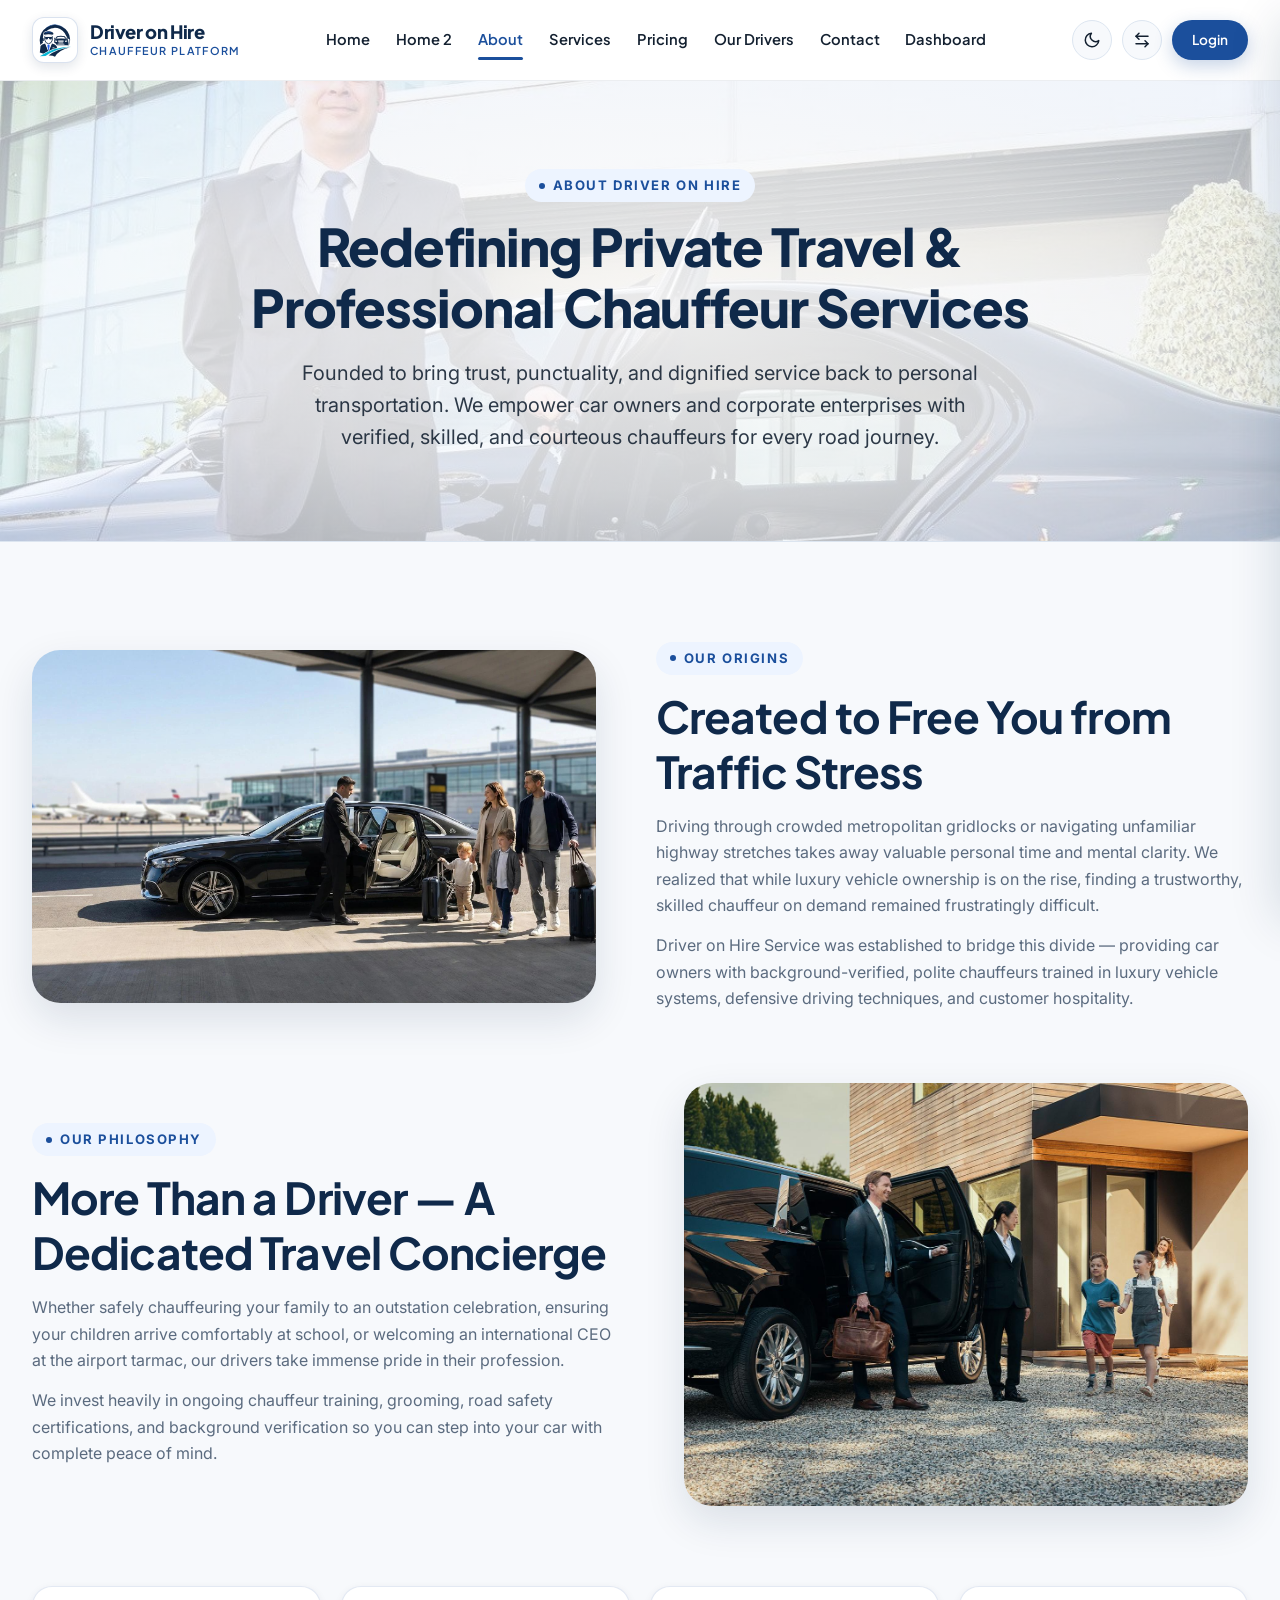
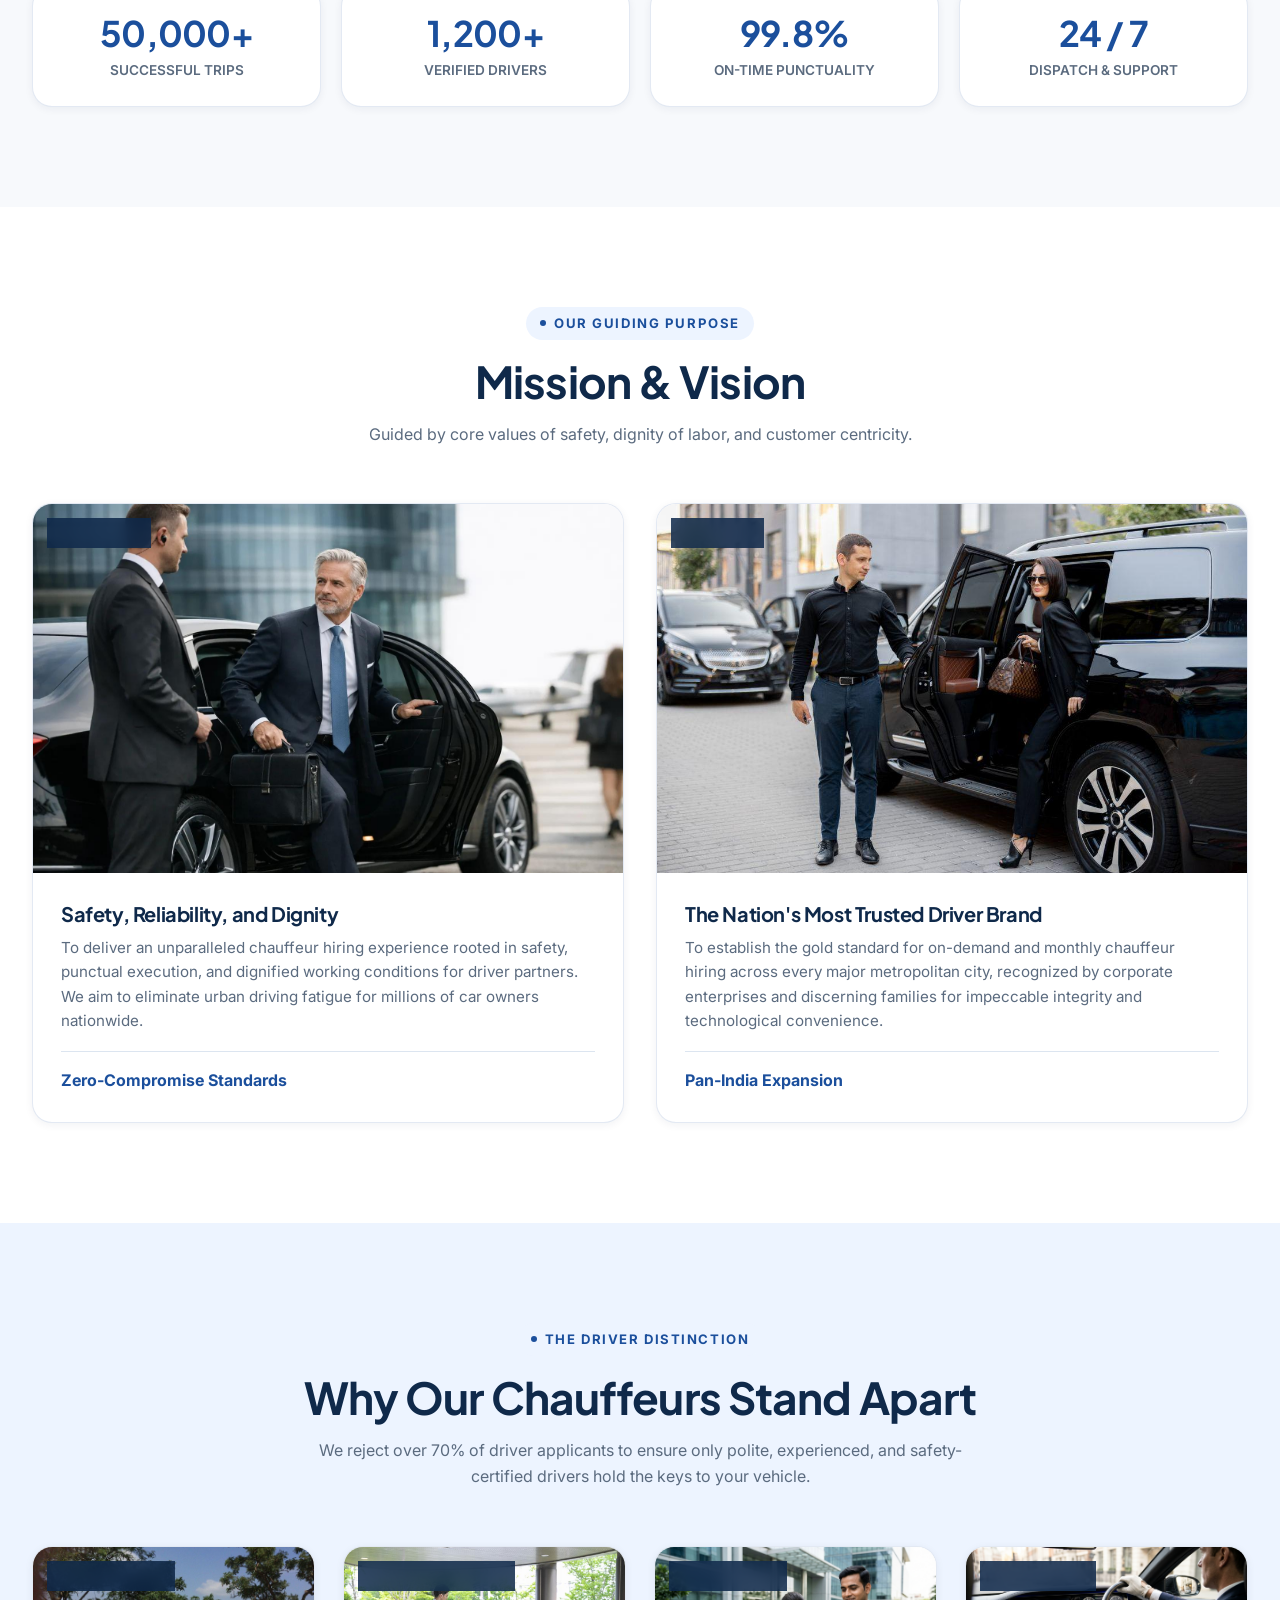
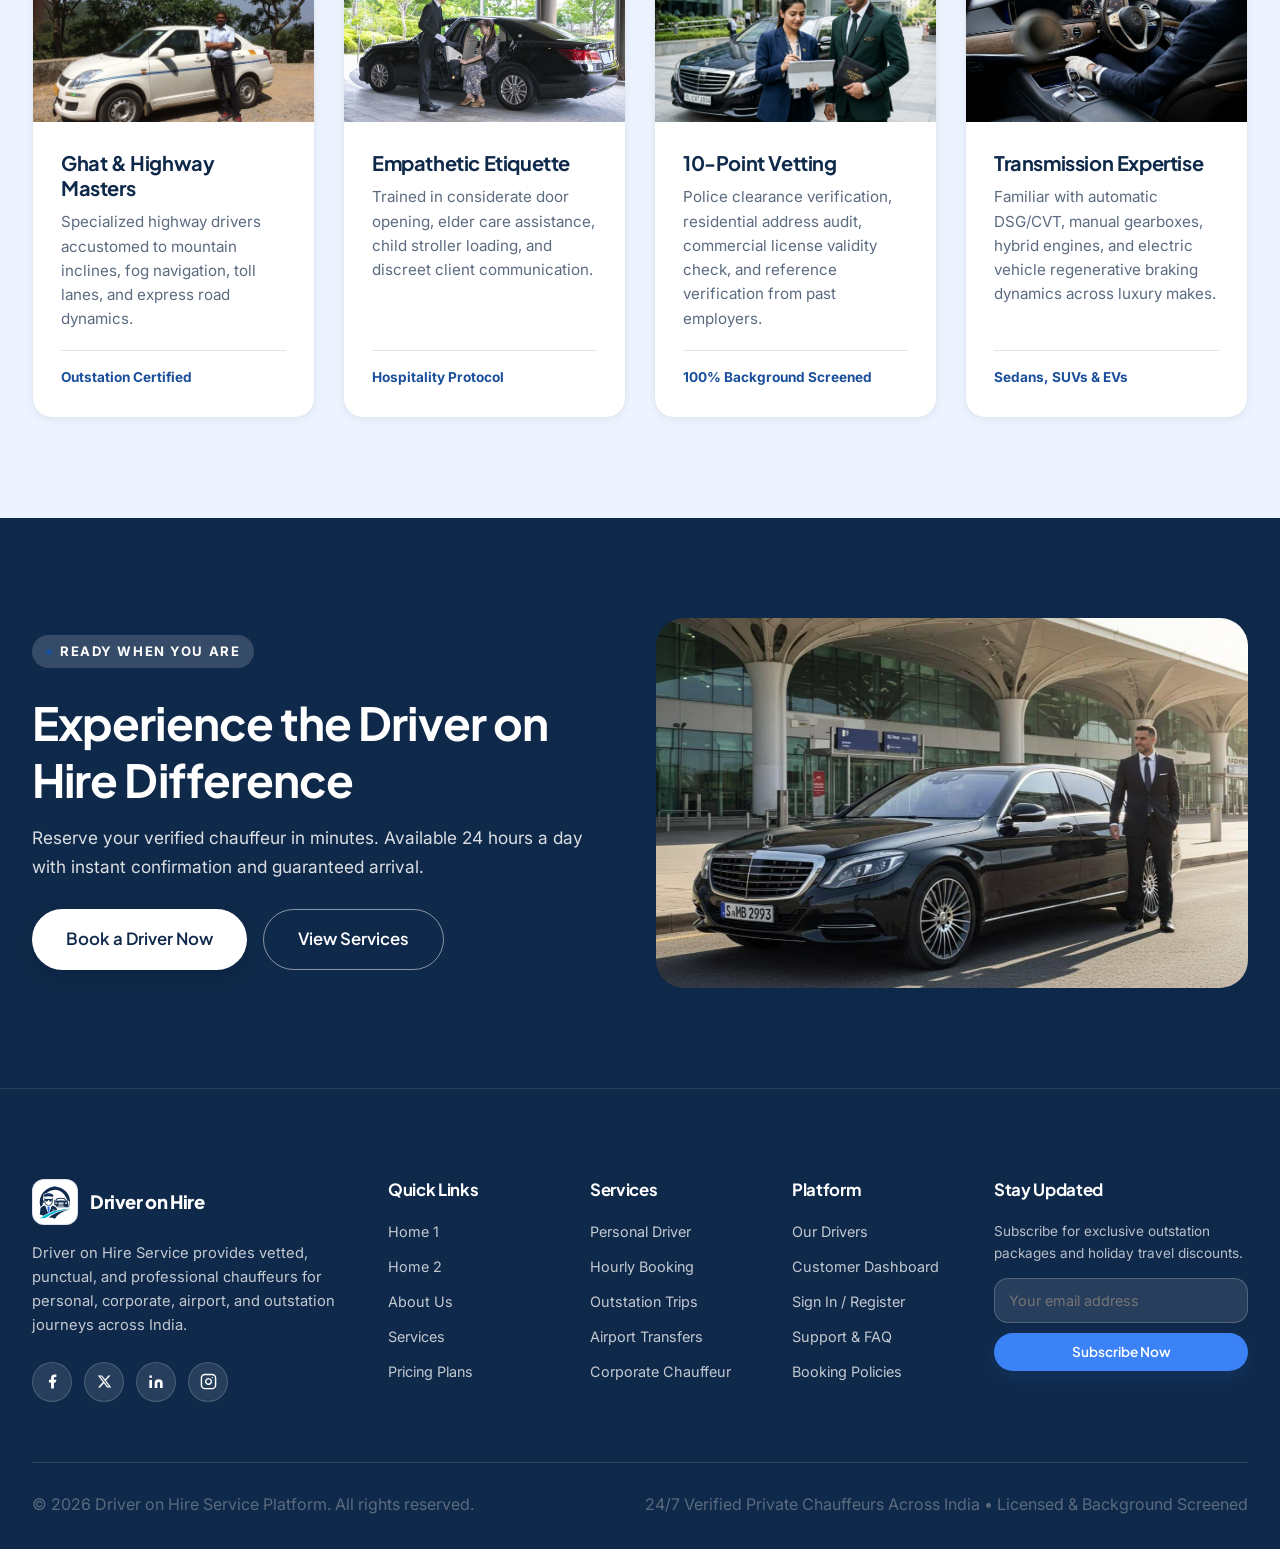
==== about.html @ e647cb98 "Initial commit: Driver on Hire Service website" ====
<!DOCTYPE html>
<html lang="en" dir="ltr" data-theme="light">
<head>
  <meta charset="UTF-8">
  <meta name="viewport" content="width=device-width, initial-scale=1.0">
  <title>About Us — Driver on Hire Service</title>
  <meta name="description" content="Discover the story behind Driver on Hire Service. Trusted personal chauffeurs, uncompromising safety benchmarks, and refined travel experiences.">
  <!-- Stylesheets -->
  <link rel="stylesheet" href="assets/css/style.css">
  <link rel="icon" type="image/svg+xml" href="data:image/svg+xml,<svg xmlns='http://www.w3.org/2000/svg' viewBox='0 0 100 100'><rect width='100' height='100' rx='22' fill='%23FFFFFF'/><g transform='translate(5, 7.7) scale(0.9)'><path d='M15 67A40 40 0 1 1 86 64L79 59A32 32 0 1 0 21 62Z' fill='%230F294A'/><path d='M23 19A38 38 0 0 1 78 20A35 35 0 0 0 23 19Z' fill='%231B4F9C'/><path d='M16 40L14 48L25 51L26 46Z' fill='%230F294A'/><path d='M82 40L84 48L69 52L66 47Z' fill='%230F294A'/><path d='M46 43L52 35Q65 33 78 35L84 43L88 45L88 62L46 62Z' fill='%23FFFFFF'/><path d='M51 44L55 37Q65 35 76 37L80 44Z' fill='%230F294A'/><path d='M54 43L57 39Q65 38 74 39L77 43Z' fill='%23FFFFFF'/><rect x='47.5' y='41' width='4' height='3' rx='1' fill='%230F294A'/><rect x='79.5' y='41' width='4' height='3' rx='1' fill='%230F294A'/><path d='M48 45Q65 42 84 45L86 58Q86 61 82 61L48 61Z' fill='%230F294A'/><path d='M50 48L56 49L55 52L50 51Z' fill='%23FFFFFF'/><path d='M82 48L76 49L77 52L82 51Z' fill='%23FFFFFF'/><rect x='58' y='47.5' width='15' height='1.8' rx='0.9' fill='%23FFFFFF'/><rect x='58' y='50.5' width='15' height='1.8' rx='0.9' fill='%23FFFFFF'/><rect x='59' y='53.5' width='13' height='1.8' rx='0.9' fill='%23FFFFFF'/><rect x='56' y='57' width='19' height='2' rx='1' fill='%23FFFFFF'/><path d='M9 82L11 61Q15 55 21 53L19 31C19 20 47 20 47 31L45 53Q53 55 56 62L59 75Z' fill='%23FFFFFF'/><path d='M20 31C20 22 46 22 46 31L43 34L23 34Z' fill='%230F294A'/><path d='M23 29C25 24 41 24 43 29C39 27 27 27 23 29Z' fill='%231B4F9C'/><path d='M22 33Q33 31 44 33L43 35Q33 33 23 35Z' fill='%23FFFFFF'/><path d='M23 35Q33 39 43 35Q33 41 23 35Z' fill='%230F294A'/><path d='M23 37L23 47Q25 56 33 57Q41 56 43 47L43 37' fill='%23FFFFFF' stroke='%230F294A' stroke-width='2.2' stroke-linejoin='round'/><path d='M24 39H42V42Q42 46 38 46Q35 46 34 42H32Q31 46 28 46Q24 46 24 42Z' fill='%230F294A'/><path d='M10 80L12 63Q15 58 24 56L33 78L42 56Q51 58 54 63L57 74L22 84Z' fill='%230F294A'/><path d='M25 56L33 77L41 56Q33 59 25 56Z' fill='%23FFFFFF'/><path d='M31 59H35L36 63L33 78L30 63Z' fill='%232563EB'/><rect x='43' y='67' width='6' height='2' rx='1' fill='%23FFFFFF'/><path d='M6 92Q40 64 95 62L95 72Q60 76 50 94Z' fill='%23FFFFFF'/><path d='M10 90Q43 66 93 64Q51 70 25 89Z' fill='%2306B6D4'/><path d='M33 88Q53 71 91 66Q60 73 50 91Q42 87 33 88Z' fill='%230F294A'/></g></svg>">
</head>
<body>

  <!-- ==========================================================================
       CRITICAL NAVBAR (Reusable Component)
       ========================================================================== -->
  <header class="site-header">
    <div class="container">
      <nav class="navbar" aria-label="Main Navigation">
        <a href="index.html" class="brand-logo" aria-label="Driver on Hire Service Home">
          <div class="logo-badge">
            <svg viewBox="0 0 100 94" fill="none" xmlns="http://www.w3.org/2000/svg" aria-hidden="true"><path d="M15 67A40 40 0 1 1 86 64L79 59A32 32 0 1 0 21 62Z" fill="#0F294A"/><path d="M23 19A38 38 0 0 1 78 20A35 35 0 0 0 23 19Z" fill="#1B4F9C"/><path d="M16 40L14 48L25 51L26 46Z" fill="#0F294A"/><path d="M82 40L84 48L69 52L66 47Z" fill="#0F294A"/><path d="M46 43L52 35Q65 33 78 35L84 43L88 45L88 62L46 62Z" fill="#FFFFFF"/><path d="M51 44L55 37Q65 35 76 37L80 44Z" fill="#0F294A"/><path d="M54 43L57 39Q65 38 74 39L77 43Z" fill="#FFFFFF"/><rect x="47.5" y="41" width="4" height="3" rx="1" fill="#0F294A"/><rect x="79.5" y="41" width="4" height="3" rx="1" fill="#0F294A"/><path d="M48 45Q65 42 84 45L86 58Q86 61 82 61L48 61Z" fill="#0F294A"/><path d="M50 48L56 49L55 52L50 51Z" fill="#FFFFFF"/><path d="M82 48L76 49L77 52L82 51Z" fill="#FFFFFF"/><rect x="58" y="47.5" width="15" height="1.8" rx="0.9" fill="#FFFFFF"/><rect x="58" y="50.5" width="15" height="1.8" rx="0.9" fill="#FFFFFF"/><rect x="59" y="53.5" width="13" height="1.8" rx="0.9" fill="#FFFFFF"/><rect x="56" y="57" width="19" height="2" rx="1" fill="#FFFFFF"/><path d="M9 82L11 61Q15 55 21 53L19 31C19 20 47 20 47 31L45 53Q53 55 56 62L59 75Z" fill="#FFFFFF"/><path d="M20 31C20 22 46 22 46 31L43 34L23 34Z" fill="#0F294A"/><path d="M23 29C25 24 41 24 43 29C39 27 27 27 23 29Z" fill="#1B4F9C"/><path d="M22 33Q33 31 44 33L43 35Q33 33 23 35Z" fill="#FFFFFF"/><path d="M23 35Q33 39 43 35Q33 41 23 35Z" fill="#0F294A"/><path d="M23 37L23 47Q25 56 33 57Q41 56 43 47L43 37" fill="#FFFFFF" stroke="#0F294A" stroke-width="2.2" stroke-linejoin="round"/><path d="M24 39H42V42Q42 46 38 46Q35 46 34 42H32Q31 46 28 46Q24 46 24 42Z" fill="#0F294A"/><path d="M10 80L12 63Q15 58 24 56L33 78L42 56Q51 58 54 63L57 74L22 84Z" fill="#0F294A"/><path d="M25 56L33 77L41 56Q33 59 25 56Z" fill="#FFFFFF"/><path d="M31 59H35L36 63L33 78L30 63Z" fill="#2563EB"/><rect x="43" y="67" width="6" height="2" rx="1" fill="#FFFFFF"/><path d="M6 92Q40 64 95 62L95 72Q60 76 50 94Z" fill="#FFFFFF"/><path d="M10 90Q43 66 93 64Q51 70 25 89Z" fill="#06B6D4"/><path d="M33 88Q53 71 91 66Q60 73 50 91Q42 87 33 88Z" fill="#0F294A"/></svg>
          </div>
          <div class="brand-text">
            <span class="brand-title">Driver on Hire</span>
            <span class="brand-subtitle">Chauffeur Platform</span>
          </div>
        </a>

        <!-- Desktop Navigation Links (>1024px) -->
        <div class="nav-links-desktop">
          <a href="index.html" class="nav-link">Home</a>
          <a href="home-2.html" class="nav-link">Home 2</a>
          <a href="about.html" class="nav-link active">About</a>
          <a href="services.html" class="nav-link">Services</a>
          <a href="pricing.html" class="nav-link">Pricing</a>
          <a href="drivers.html" class="nav-link">Our Drivers</a>
          <a href="contact.html" class="nav-link">Contact</a>
          <a href="dashboard.html" class="nav-link" title="Customer Dashboard">Dashboard</a>
        </div>

        <!-- Desktop Action Controls (>1024px) -->
        <div class="nav-actions-desktop">
          <button type="button" class="control-toggle control-icon-only theme-toggle-btn" aria-label="Toggle dark mode" title="Toggle Dark Mode">
            <span class="theme-icon" aria-hidden="true">
              <svg width="18" height="18" viewBox="0 0 24 24" fill="none" stroke="currentColor" stroke-width="2" stroke-linecap="round" stroke-linejoin="round"><path d="M21 12.79A9 9 0 1 1 11.21 3 7 7 0 0 0 21 12.79z"/></svg>
            </span>
          </button>

          <button type="button" class="control-toggle control-icon-only rtl-toggle-btn" aria-label="Toggle text direction" title="Toggle RTL / LTR">
            <span class="rtl-icon" aria-hidden="true">
              <svg width="18" height="18" viewBox="0 0 24 24" fill="none" stroke="currentColor" stroke-width="2" stroke-linecap="round" stroke-linejoin="round"><path d="M8 3 4 7l4 4"/><path d="M4 7h16"/><path d="m16 21 4-4-4-4"/><path d="M20 17H4"/></svg>
            </span>
          </button>

          <a href="login.html" class="btn btn-primary btn-sm nav-cta-login">
            <span>Login</span>
          </a>
        </div>

        <!-- Mobile & Tablet Hamburger Button (<=1024px) -->
        <button type="button" class="hamburger-btn" aria-label="Toggle navigation drawer" aria-expanded="false">
          <span class="hamburger-line"></span>
          <span class="hamburger-line"></span>
          <span class="hamburger-line"></span>
        </button>
      </nav>
    </div>
  </header>

  <!-- ==========================================================================
       SIDEBAR / DRAWER COMPONENT (Strict Sequence: Links -> Dashboard -> [Theme][RTL] -> CTA)
       ========================================================================== -->
  <div class="sidebar-overlay" aria-hidden="true"></div>
  <aside class="site-sidebar" aria-label="Mobile Navigation Drawer">
    <div class="sidebar-header">
      <div class="brand-logo">
        <div class="logo-badge">
          <svg viewBox="0 0 100 94" fill="none" xmlns="http://www.w3.org/2000/svg" aria-hidden="true"><path d="M15 67A40 40 0 1 1 86 64L79 59A32 32 0 1 0 21 62Z" fill="#0F294A"/><path d="M23 19A38 38 0 0 1 78 20A35 35 0 0 0 23 19Z" fill="#1B4F9C"/><path d="M16 40L14 48L25 51L26 46Z" fill="#0F294A"/><path d="M82 40L84 48L69 52L66 47Z" fill="#0F294A"/><path d="M46 43L52 35Q65 33 78 35L84 43L88 45L88 62L46 62Z" fill="#FFFFFF"/><path d="M51 44L55 37Q65 35 76 37L80 44Z" fill="#0F294A"/><path d="M54 43L57 39Q65 38 74 39L77 43Z" fill="#FFFFFF"/><rect x="47.5" y="41" width="4" height="3" rx="1" fill="#0F294A"/><rect x="79.5" y="41" width="4" height="3" rx="1" fill="#0F294A"/><path d="M48 45Q65 42 84 45L86 58Q86 61 82 61L48 61Z" fill="#0F294A"/><path d="M50 48L56 49L55 52L50 51Z" fill="#FFFFFF"/><path d="M82 48L76 49L77 52L82 51Z" fill="#FFFFFF"/><rect x="58" y="47.5" width="15" height="1.8" rx="0.9" fill="#FFFFFF"/><rect x="58" y="50.5" width="15" height="1.8" rx="0.9" fill="#FFFFFF"/><rect x="59" y="53.5" width="13" height="1.8" rx="0.9" fill="#FFFFFF"/><rect x="56" y="57" width="19" height="2" rx="1" fill="#FFFFFF"/><path d="M9 82L11 61Q15 55 21 53L19 31C19 20 47 20 47 31L45 53Q53 55 56 62L59 75Z" fill="#FFFFFF"/><path d="M20 31C20 22 46 22 46 31L43 34L23 34Z" fill="#0F294A"/><path d="M23 29C25 24 41 24 43 29C39 27 27 27 23 29Z" fill="#1B4F9C"/><path d="M22 33Q33 31 44 33L43 35Q33 33 23 35Z" fill="#FFFFFF"/><path d="M23 35Q33 39 43 35Q33 41 23 35Z" fill="#0F294A"/><path d="M23 37L23 47Q25 56 33 57Q41 56 43 47L43 37" fill="#FFFFFF" stroke="#0F294A" stroke-width="2.2" stroke-linejoin="round"/><path d="M24 39H42V42Q42 46 38 46Q35 46 34 42H32Q31 46 28 46Q24 46 24 42Z" fill="#0F294A"/><path d="M10 80L12 63Q15 58 24 56L33 78L42 56Q51 58 54 63L57 74L22 84Z" fill="#0F294A"/><path d="M25 56L33 77L41 56Q33 59 25 56Z" fill="#FFFFFF"/><path d="M31 59H35L36 63L33 78L30 63Z" fill="#2563EB"/><rect x="43" y="67" width="6" height="2" rx="1" fill="#FFFFFF"/><path d="M6 92Q40 64 95 62L95 72Q60 76 50 94Z" fill="#FFFFFF"/><path d="M10 90Q43 66 93 64Q51 70 25 89Z" fill="#06B6D4"/><path d="M33 88Q53 71 91 66Q60 73 50 91Q42 87 33 88Z" fill="#0F294A"/></svg>
        </div>
        <div class="brand-text">
          <span class="brand-title">Driver on Hire</span>
          <span class="brand-subtitle">Navigation</span>
        </div>
      </div>
      <button type="button" class="sidebar-close-btn" aria-label="Close navigation drawer">✕</button>
    </div>

    <div class="sidebar-body">
      <nav class="sidebar-nav-list">
        <a href="index.html" class="sidebar-nav-link">Home 1</a>
        <a href="home-2.html" class="sidebar-nav-link">Home 2</a>
        <a href="about.html" class="sidebar-nav-link active">About</a>
        <a href="services.html" class="sidebar-nav-link">Services</a>
        <a href="pricing.html" class="sidebar-nav-link">Pricing</a>
        <a href="drivers.html" class="sidebar-nav-link">Our Drivers</a>
        <a href="contact.html" class="sidebar-nav-link">Contact</a>
        
        <div class="sidebar-divider"></div>
        <a href="dashboard.html" class="sidebar-nav-link dashboard-link">
          <span>📊 Customer Dashboard</span>
          <span style="font-size:0.75rem; background:var(--accent-primary); color:#FFF; padding:2px 8px; border-radius:99px;">Live</span>
        </a>
        <a href="login.html" class="sidebar-nav-link">
          <span>🔑 Login / Register</span>
        </a>
      </nav>

      <div class="sidebar-controls-row">
        <button type="button" class="sidebar-control-btn theme-toggle-btn">
          <span class="theme-icon" aria-hidden="true"><svg width="18" height="18" viewBox="0 0 24 24" fill="none" stroke="currentColor" stroke-width="2" stroke-linecap="round" stroke-linejoin="round"><path d="M21 12.79A9 9 0 1 1 11.21 3 7 7 0 0 0 21 12.79z"/></svg></span>
          <span class="theme-text">Dark Mode</span>
        </button>
        <button type="button" class="sidebar-control-btn rtl-toggle-btn">
          <span class="rtl-icon" aria-hidden="true"><svg width="18" height="18" viewBox="0 0 24 24" fill="none" stroke="currentColor" stroke-width="2" stroke-linecap="round" stroke-linejoin="round"><path d="M8 3 4 7l4 4"/><path d="M4 7h16"/><path d="m16 21 4-4-4-4"/><path d="M20 17H4"/></svg></span>
          <span class="rtl-text">RTL</span>
        </button>
      </div>

      <div class="sidebar-cta-wrap">
        <button type="button" class="btn btn-primary sidebar-cta-btn" data-open-modal="booking">
          <span>🚗 Book a Driver</span>
        </button>
      </div>

      <div class="sidebar-footer-note">
        <p>Premium Certified Chauffeur Platform</p>
      </div>
    </div>
  </aside>

  <main id="main-content">
    <!-- ==========================================================================
         SECTION 01 — ABOUT HERO (Centered with Background Image)
         Image: images/image-18.png (Chauffeur standing beside Mercedes S-Class)
         ========================================================================== -->
    <section class="page-hero" style="background-image: url('images/image-18.png');">
      <div class="page-hero-overlay"></div>
      <div class="container">
        <div class="page-hero-content reveal">
          <span class="eyebrow">About Driver on Hire</span>
          <h1>Redefining Private Travel & Professional Chauffeur Services</h1>
          <p class="lead">Founded to bring trust, punctuality, and dignified service back to personal transportation. We empower car owners and corporate enterprises with verified, skilled, and courteous chauffeurs for every road journey.</p>
        </div>
      </div>
    </section>

    <!-- ==========================================================================
         SECTION 02 — BRAND STORY (Alternating image/text sections)
         Images:
         - images/image-55.png (Family arriving at airport with children and chauffeur)
         - images/image-59.png (Father returning home in luxury SUV with chauffeur greeted by children)
         Animated Statistics
         ========================================================================== -->
    <section class="section section-alt">
      <div class="container">
        <!-- Story Part 1 -->
        <div style="display:grid; grid-template-columns:1fr 1.05fr; gap:clamp(32px, 5vw, 60px); align-items:center; margin-block-end: clamp(48px, 6vw, 72px);" class="hero-grid-1">
          <div class="reveal">
            <img src="images/image-55.png" alt="Chauffeur opening Mercedes Maybach door for family with children at airport terminal with plane in background" class="about-story-img" style="aspect-ratio:16/10; object-position:center;" width="2048" height="1143">
          </div>
          <div class="reveal">
            <span class="eyebrow">Our Origins</span>
            <h2 style="margin-block-end:14px;">Created to Free You from Traffic Stress</h2>
            <p>Driving through crowded metropolitan gridlocks or navigating unfamiliar highway stretches takes away valuable personal time and mental clarity. We realized that while luxury vehicle ownership is on the rise, finding a trustworthy, skilled chauffeur on demand remained frustratingly difficult.</p>
            <p style="margin-top:14px;">Driver on Hire Service was established to bridge this divide — providing car owners with background-verified, polite chauffeurs trained in luxury vehicle systems, defensive driving techniques, and customer hospitality.</p>
          </div>
        </div>

        <!-- Story Part 2 -->
        <div style="display:grid; grid-template-columns:1.05fr 1fr; gap:clamp(32px, 5vw, 60px); align-items:center;" class="hero-grid-1">
          <div class="reveal">
            <span class="eyebrow">Our Philosophy</span>
            <h2 style="margin-block-end:14px;">More Than a Driver — A Dedicated Travel Concierge</h2>
            <p>Whether safely chauffeuring your family to an outstation celebration, ensuring your children arrive comfortably at school, or welcoming an international CEO at the airport tarmac, our drivers take immense pride in their profession.</p>
            <p style="margin-top:14px;">We invest heavily in ongoing chauffeur training, grooming, road safety certifications, and background verification so you can step into your car with complete peace of mind.</p>
          </div>
          <div class="reveal">
            <img src="images/image-59.png" alt="Father returning home in luxury SUV with chauffeur greeted by happy children in front of modern residence" class="about-story-img" style="aspect-ratio:4/3; object-position:center 20%;" width="1280" height="1000">
          </div>
        </div>

        <!-- Animated Statistics Strip -->
        <div style="display:grid; grid-template-columns:repeat(4, 1fr); gap:20px; margin-block-start: clamp(50px, 7vw, 80px);" class="grid-4">
          <div class="premium-card reveal" style="padding:24px; text-align:center;">
            <h3 style="font-size:2.2rem; color:var(--accent-primary); margin-block-end:4px;">50,000+</h3>
            <p style="font-size:0.85rem; font-weight:600; text-transform:uppercase;">Successful Trips</p>
          </div>
          <div class="premium-card reveal" style="padding:24px; text-align:center;">
            <h3 style="font-size:2.2rem; color:var(--accent-primary); margin-block-end:4px;">1,200+</h3>
            <p style="font-size:0.85rem; font-weight:600; text-transform:uppercase;">Verified Drivers</p>
          </div>
          <div class="premium-card reveal" style="padding:24px; text-align:center;">
            <h3 style="font-size:2.2rem; color:var(--accent-primary); margin-block-end:4px;">99.8%</h3>
            <p style="font-size:0.85rem; font-weight:600; text-transform:uppercase;">On-Time Punctuality</p>
          </div>
          <div class="premium-card reveal" style="padding:24px; text-align:center;">
            <h3 style="font-size:2.2rem; color:var(--accent-primary); margin-block-end:4px;">24 / 7</h3>
            <p style="font-size:0.85rem; font-weight:600; text-transform:uppercase;">Dispatch & Support</p>
          </div>
        </div>
      </div>
    </section>

    <!-- ==========================================================================
         SECTION 03 — MISSION & VISION (EXACTLY 2 cards)
         Card 1: Mission -> images/image-33.png (Chauffeur welcoming CEO at private jet apron)
         Card 2: Vision -> images/image-30.png (Chauffeur in black shirt opening luxury SUV for lady client)
         ========================================================================== -->
    <section class="section">
      <div class="container">
        <div class="section-header reveal">
          <span class="eyebrow">Our Guiding Purpose</span>
          <h2>Mission & Vision</h2>
          <p>Guided by core values of safety, dignity of labor, and customer centricity.</p>
        </div>

        <div class="grid-2">
          <!-- Card 1: Mission -->
          <div class="premium-card reveal">
            <div class="card-img-wrap">
              <img src="images/image-33.png" alt="Executive chauffeur with earpiece opening door for senior businessman holding briefcase on private jet tarmac" width="1536" height="1024">
              <span class="card-badge">Our Mission</span>
            </div>
            <div class="card-body">
              <h3 class="card-title">Safety, Reliability, and Dignity</h3>
              <p class="card-desc">To deliver an unparalleled chauffeur hiring experience rooted in safety, punctual execution, and dignified working conditions for driver partners. We aim to eliminate urban driving fatigue for millions of car owners nationwide.</p>
              <div class="card-footer">
                <span style="font-weight:700; color:var(--accent-primary);">Zero-Compromise Standards</span>
              </div>
            </div>
          </div>

          <!-- Card 2: Vision -->
          <div class="premium-card reveal">
            <div class="card-img-wrap">
              <img src="images/image-30.png" alt="Chauffeur in black shirt opening black luxury SUV door for elegant female client holding handbag" width="1024" height="683">
              <span class="card-badge">Our Vision</span>
            </div>
            <div class="card-body">
              <h3 class="card-title">The Nation's Most Trusted Driver Brand</h3>
              <p class="card-desc">To establish the gold standard for on-demand and monthly chauffeur hiring across every major metropolitan city, recognized by corporate enterprises and discerning families for impeccable integrity and technological convenience.</p>
              <div class="card-footer">
                <span style="font-weight:700; color:var(--accent-primary);">Pan-India Expansion</span>
              </div>
            </div>
          </div>
        </div>
      </div>
    </section>

    <!-- ==========================================================================
         SECTION 04 — WHY OUR DRIVERS (EXACTLY 4 cards)
         Card 1: Hill station route mastery -> images/image-65.png (Driver beside Maruti Dzire on hill station road)
         Card 2: Hospitality & elder assistance -> images/image-31.png (Chauffeur assisting passenger out of car at portico)
         Card 3: 10-Point Vetting -> images/image-67.png (Fleet coordinator verifying chauffeur ID & tablet checklist)
         Card 4: Transmission Expertise -> images/image-68.png (Chauffeur in white gloves with steering wheel & gear selector)
         Tablet: 2x2. Mobile: stacked.
         ========================================================================== -->
    <section class="section section-soft">
      <div class="container">
        <div class="section-header reveal">
          <span class="eyebrow">The Driver Distinction</span>
          <h2>Why Our Chauffeurs Stand Apart</h2>
          <p>We reject over 70% of driver applicants to ensure only polite, experienced, and safety-certified drivers hold the keys to your vehicle.</p>
        </div>

        <div class="grid-4">
          <!-- Card 1 -->
          <div class="premium-card reveal">
            <div class="card-img-wrap">
              <img src="images/image-65.png" alt="Chauffeur in light blue uniform standing proudly beside white sedan on scenic hill station outstation route" width="1200" height="900">
              <span class="card-badge">Terrain Mastery</span>
            </div>
            <div class="card-body">
              <h3 class="card-title">Ghat &amp; Highway Masters</h3>
              <p class="card-desc">Specialized highway drivers accustomed to mountain inclines, fog navigation, toll lanes, and express road dynamics.</p>
              <div class="card-footer">
                <span style="font-weight:700; color:var(--accent-primary); font-size:0.85rem;">Outstation Certified</span>
              </div>
            </div>
          </div>

          <!-- Card 2 -->
          <div class="premium-card reveal">
            <div class="card-img-wrap">
              <img src="images/image-31.png" alt="Chauffeur in black suit with white gloves assisting elderly passenger stepping out of sedan at hotel portico" width="960" height="640">
              <span class="card-badge">Senior &amp; Family Care</span>
            </div>
            <div class="card-body">
              <h3 class="card-title">Empathetic Etiquette</h3>
              <p class="card-desc">Trained in considerate door opening, elder care assistance, child stroller loading, and discreet client communication.</p>
              <div class="card-footer">
                <span style="font-weight:700; color:var(--accent-primary); font-size:0.85rem;">Hospitality Protocol</span>
              </div>
            </div>
          </div>

          <!-- Card 3 -->
          <div class="premium-card reveal">
            <div class="card-img-wrap">
              <img src="images/image-67.png" alt="Fleet safety coordinator verifying chauffeur credentials and tablet checklist beside luxury black Mercedes sedan" style="object-position:center 20%;" width="1200" height="800">
              <span class="card-badge">10-Point Audit</span>
            </div>
            <div class="card-body">
              <h3 class="card-title">10-Point Vetting</h3>
              <p class="card-desc">Police clearance verification, residential address audit, commercial license validity check, and reference verification from past employers.</p>
              <div class="card-footer">
                <span style="font-weight:700; color:var(--accent-primary); font-size:0.85rem;">100% Background Screened</span>
              </div>
            </div>
          </div>

          <!-- Card 4 -->
          <div class="premium-card reveal">
            <div class="card-img-wrap">
              <img src="images/image-68.png" alt="Uniformed chauffeur in white driving gloves operating luxury automatic transmission selector and steering wheel" style="object-position:center 45%;" width="1200" height="800">
              <span class="card-badge">All Drivetrains</span>
            </div>
            <div class="card-body">
              <h3 class="card-title">Transmission Expertise</h3>
              <p class="card-desc">Familiar with automatic DSG/CVT, manual gearboxes, hybrid engines, and electric vehicle regenerative braking dynamics across luxury makes.</p>
              <div class="card-footer">
                <span style="font-weight:700; color:var(--accent-primary); font-size:0.85rem;">Sedans, SUVs &amp; EVs</span>
              </div>
            </div>
          </div>
        </div>
      </div>
    </section>

    <!-- ==========================================================================
         SECTION 05 — TRUST & RELIABILITY CTA
         Image: images/image-61.png (Chauffeur in suit standing proudly beside Mercedes at airport)
         ========================================================================== -->
    <section class="section section-dark" style="position:relative; overflow:hidden;">
      <div class="container" style="position:relative; z-index:2;">
        <div style="display:grid; grid-template-columns:1fr 1.05fr; gap:clamp(32px, 5vw, 60px); align-items:center;" class="hero-grid-1">
          <div class="reveal" style="max-width:560px;">
            <span class="eyebrow" style="background:rgba(255,255,255,0.16); color:#FFFFFF;">Ready When You Are</span>
            <h2 style="font-size:clamp(2rem, 3.8vw, 2.85rem); margin-block:12px 16px;">Experience the Driver on Hire Difference</h2>
            <p style="font-size:1.08rem; line-height:1.65; margin-block-end:28px;">Reserve your verified chauffeur in minutes. Available 24 hours a day with instant confirmation and guaranteed arrival.</p>
            <div class="cta-btn-group" style="display:flex; gap:16px; flex-wrap:wrap;">
              <button type="button" class="btn btn-white btn-lg" data-open-modal="booking">Book a Driver Now</button>
              <a href="services.html" class="btn btn-outline btn-lg" style="color:#FFFFFF; border-color:rgba(255,255,255,0.5);">View Services</a>
            </div>
          </div>
          <div class="reveal">
            <img src="images/image-61.png" alt="Chauffeur in business suit standing proudly beside Mercedes S-Class at modern airport terminal" class="about-story-img" style="aspect-ratio:16/10; object-position:center 22%;" width="1060" height="710">
          </div>
        </div>
      </div>
    </section>
  </main>

  <!-- ==========================================================================
       SHARED REUSABLE FOOTER
       ========================================================================== -->
  <footer class="site-footer">
    <div class="container">
      <div class="footer-grid">
        <div class="footer-col">
          <div class="brand-logo" style="color:#FFFFFF; margin-block-end:16px;">
            <div class="logo-badge">
              <svg viewBox="0 0 100 94" fill="none" xmlns="http://www.w3.org/2000/svg" aria-hidden="true"><path d="M15 67A40 40 0 1 1 86 64L79 59A32 32 0 1 0 21 62Z" fill="#0F294A"/><path d="M23 19A38 38 0 0 1 78 20A35 35 0 0 0 23 19Z" fill="#1B4F9C"/><path d="M16 40L14 48L25 51L26 46Z" fill="#0F294A"/><path d="M82 40L84 48L69 52L66 47Z" fill="#0F294A"/><path d="M46 43L52 35Q65 33 78 35L84 43L88 45L88 62L46 62Z" fill="#FFFFFF"/><path d="M51 44L55 37Q65 35 76 37L80 44Z" fill="#0F294A"/><path d="M54 43L57 39Q65 38 74 39L77 43Z" fill="#FFFFFF"/><rect x="47.5" y="41" width="4" height="3" rx="1" fill="#0F294A"/><rect x="79.5" y="41" width="4" height="3" rx="1" fill="#0F294A"/><path d="M48 45Q65 42 84 45L86 58Q86 61 82 61L48 61Z" fill="#0F294A"/><path d="M50 48L56 49L55 52L50 51Z" fill="#FFFFFF"/><path d="M82 48L76 49L77 52L82 51Z" fill="#FFFFFF"/><rect x="58" y="47.5" width="15" height="1.8" rx="0.9" fill="#FFFFFF"/><rect x="58" y="50.5" width="15" height="1.8" rx="0.9" fill="#FFFFFF"/><rect x="59" y="53.5" width="13" height="1.8" rx="0.9" fill="#FFFFFF"/><rect x="56" y="57" width="19" height="2" rx="1" fill="#FFFFFF"/><path d="M9 82L11 61Q15 55 21 53L19 31C19 20 47 20 47 31L45 53Q53 55 56 62L59 75Z" fill="#FFFFFF"/><path d="M20 31C20 22 46 22 46 31L43 34L23 34Z" fill="#0F294A"/><path d="M23 29C25 24 41 24 43 29C39 27 27 27 23 29Z" fill="#1B4F9C"/><path d="M22 33Q33 31 44 33L43 35Q33 33 23 35Z" fill="#FFFFFF"/><path d="M23 35Q33 39 43 35Q33 41 23 35Z" fill="#0F294A"/><path d="M23 37L23 47Q25 56 33 57Q41 56 43 47L43 37" fill="#FFFFFF" stroke="#0F294A" stroke-width="2.2" stroke-linejoin="round"/><path d="M24 39H42V42Q42 46 38 46Q35 46 34 42H32Q31 46 28 46Q24 46 24 42Z" fill="#0F294A"/><path d="M10 80L12 63Q15 58 24 56L33 78L42 56Q51 58 54 63L57 74L22 84Z" fill="#0F294A"/><path d="M25 56L33 77L41 56Q33 59 25 56Z" fill="#FFFFFF"/><path d="M31 59H35L36 63L33 78L30 63Z" fill="#2563EB"/><rect x="43" y="67" width="6" height="2" rx="1" fill="#FFFFFF"/><path d="M6 92Q40 64 95 62L95 72Q60 76 50 94Z" fill="#FFFFFF"/><path d="M10 90Q43 66 93 64Q51 70 25 89Z" fill="#06B6D4"/><path d="M33 88Q53 71 91 66Q60 73 50 91Q42 87 33 88Z" fill="#0F294A"/></svg>
            </div>
            <span class="brand-title" style="color:#FFFFFF;">Driver on Hire</span>
          </div>
          <p class="footer-desc">Driver on Hire Service provides vetted, punctual, and professional chauffeurs for personal, corporate, airport, and outstation journeys across India.</p>
          <div class="social-links">
            <a href="#" class="social-link" aria-label="Facebook" title="Facebook">
              <svg width="17" height="17" viewBox="0 0 24 24" fill="currentColor" aria-hidden="true"><path d="M14 13.5h2.5l1-4H14v-2c0-1.03 0-2 2-2h1.5V2.14c-.326-.043-1.557-.14-2.857-.14C11.928 2 10 3.657 10 6.7v2.8H7v4h3V22h4v-8.5z"/></svg>
            </a>
            <a href="#" class="social-link" aria-label="X (Twitter)" title="X (Twitter)">
              <svg width="15" height="15" viewBox="0 0 24 24" fill="currentColor" aria-hidden="true"><path d="M18.244 2.25h3.308l-7.227 8.26 8.502 11.24H16.17l-5.214-6.817L4.99 21.75H1.68l7.73-8.835L1.254 2.25H8.08l4.713 6.231zm-1.161 17.52h1.833L7.084 4.126H5.117z"/></svg>
            </a>
            <a href="#" class="social-link" aria-label="LinkedIn" title="LinkedIn">
              <svg width="16" height="16" viewBox="0 0 24 24" fill="currentColor" aria-hidden="true"><path d="M16 8a6 6 0 0 1 6 6v7h-4v-7a2 2 0 0 0-2-2 2 2 0 0 0-2 2v7h-4v-7a6 6 0 0 1 6-6z"/><rect x="2" y="9" width="4" height="12"/><circle cx="4" cy="4" r="2"/></svg>
            </a>
            <a href="#" class="social-link" aria-label="Instagram" title="Instagram">
              <svg width="17" height="17" viewBox="0 0 24 24" fill="none" stroke="currentColor" stroke-width="2" stroke-linecap="round" stroke-linejoin="round" aria-hidden="true"><rect x="2" y="2" width="20" height="20" rx="5" ry="5"/><path d="M16 11.37A4 4 0 1 1 12.63 8 4 4 0 0 1 16 11.37z"/><line x1="17.5" y1="6.5" x2="17.51" y2="6.5"/></svg>
            </a>
          </div>
        </div>

        <div class="footer-col">
          <h5>Quick Links</h5>
          <div class="footer-links">
            <a href="index.html" class="footer-link">Home 1</a>
            <a href="home-2.html" class="footer-link">Home 2</a>
            <a href="about.html" class="footer-link">About Us</a>
            <a href="services.html" class="footer-link">Services</a>
            <a href="pricing.html" class="footer-link">Pricing Plans</a>
          </div>
        </div>

        <div class="footer-col">
          <h5>Services</h5>
          <div class="footer-links">
            <a href="services.html#personal-driver" class="footer-link">Personal Driver</a>
            <a href="services.html#hourly-driver" class="footer-link">Hourly Booking</a>
            <a href="services.html#outstation-driver" class="footer-link">Outstation Trips</a>
            <a href="services.html#corporate-airport" class="footer-link">Airport Transfers</a>
            <a href="services.html#corporate-airport" class="footer-link">Corporate Chauffeur</a>
          </div>
        </div>

        <div class="footer-col">
          <h5>Platform</h5>
          <div class="footer-links">
            <a href="drivers.html#driver-profiles" class="footer-link">Our Drivers</a>
            <a href="dashboard.html" class="footer-link">Customer Dashboard</a>
            <a href="login.html" class="footer-link">Sign In / Register</a>
            <a href="contact.html#faq" class="footer-link">Support & FAQ</a>
            <a href="pricing.html#comparison" class="footer-link">Booking Policies</a>
          </div>
        </div>

        <div class="footer-col">
          <h5>Stay Updated</h5>
          <p style="font-size:0.85rem; color:rgba(255,255,255,0.7); margin-block-end:14px;">Subscribe for exclusive outstation packages and holiday travel discounts.</p>
          <form onsubmit="event.preventDefault(); showToast('Thank you for subscribing to Driver on Hire updates!', 'success'); this.reset();" style="display:flex; flex-direction:column; gap:10px;">
            <input type="email" placeholder="Your email address" required style="padding:10px 14px; border-radius:var(--radius-md); background:rgba(255,255,255,0.1); border:1px solid rgba(255,255,255,0.2); color:#FFFFFF; font-size:0.9rem;">
            <button type="submit" class="btn btn-primary btn-sm" style="background:var(--color-fresh);">Subscribe Now</button>
          </form>
        </div>
      </div>

      <div class="footer-bottom">
        <p>&copy; 2026 Driver on Hire Service Platform. All rights reserved.</p>
        <p>24/7 Verified Private Chauffeurs Across India &bull; Licensed &amp; Background Screened</p>
      </div>
    </div>
  </footer>

  <!-- SHARED BOOKING MODAL -->
  <div class="modal-overlay" id="bookingModal" role="dialog" aria-modal="true" aria-labelledby="modalTitleAbout">
    <div class="modal-dialog">
      <div class="modal-header">
        <div>
          <h3 id="modalTitleAbout" style="font-size:1.35rem; margin-block-end:4px;">Book a Verified Chauffeur</h3>
          <p style="font-size:0.85rem; color:var(--text-muted);">Instant matching with a verified local chauffeur</p>
        </div>
        <button type="button" class="modal-close-btn" aria-label="Close modal">✕</button>
      </div>
      <div class="modal-body">
        <form id="bookingModalForm" style="display:flex; flex-direction:column; gap:18px;">
          <div class="form-group">
            <label for="bookingModalService" class="form-label">Service Type</label>
            <select id="bookingModalService" class="form-control" required>
              <option value="hourly">Hourly Driver (₹399/hr)</option>
              <option value="half-day">Half Day 4 Hours (₹1,299)</option>
              <option value="full-day">Full Day 8 Hours (₹2,199)</option>
              <option value="outstation">Outstation Driver (₹2,899/day)</option>
              <option value="airport">Airport Pickup (₹1,499)</option>
              <option value="corporate">Corporate Chauffeur (₹449/hr)</option>
            </select>
          </div>

          <div class="grid-2" style="display:grid; grid-template-columns:1fr 1fr; gap:14px;">
            <div class="form-group">
              <label for="bookingModalPickup" class="form-label">Pickup Address</label>
              <input type="text" id="bookingModalPickup" class="form-control" placeholder="House / Hotel / Landmark" required>
            </div>
            <div class="form-group">
              <label for="bookingModalDrop" class="form-label">Destination</label>
              <input type="text" id="bookingModalDrop" class="form-control" placeholder="City / Locality" required>
            </div>
          </div>

          <div class="grid-3" style="display:grid; grid-template-columns:1fr 1fr 1fr; gap:12px;">
            <div class="form-group">
              <label for="bookingModalDate" class="form-label">Date</label>
              <input type="date" id="bookingModalDate" class="form-control" required>
            </div>
            <div class="form-group">
              <label for="bookingModalTime" class="form-label">Start Time</label>
              <input type="time" id="bookingModalTime" class="form-control" value="09:00" required>
            </div>
            <div class="form-group">
              <label for="bookingModalHours" class="form-label">Hours</label>
              <input type="number" id="bookingModalHours" class="form-control" min="2" max="48" value="4" required>
            </div>
          </div>

          <div style="background:var(--color-soft-green); border:1px solid rgba(27, 79, 156,0.2); padding:16px; border-radius:var(--radius-md); display:flex; justify-content:space-between; align-items:center;">
            <div>
              <span style="font-size:0.8rem; text-transform:uppercase; font-weight:700; color:var(--text-muted); display:block;">Estimated Total</span>
              <strong id="bookingModalEstimate" style="font-size:1.6rem; color:var(--accent-primary); font-family:var(--font-heading);">₹1,299</strong>
            </div>
            <span style="font-size:0.8rem; color:var(--text-muted); text-align:right;">Zero Hidden Charges<br>Taxes & GST Included</span>
          </div>

          <button type="submit" class="btn btn-primary btn-lg" style="width:100%;">
            <span>Confirm & Match Driver</span>
          </button>
        </form>
      </div>
    </div>
  </div>

  <!-- Scripts -->
  <script src="assets/js/main.js"></script>
</body>
</html>
---- assets/css/style.css ----
/* ==========================================================================
   DRIVER ON HIRE SERVICE — ADVANCED PREMIUM DESIGN SYSTEM
   Blue + White Theme, Strict Responsive Navbar/Sidebar, RTL & Dark Mode
   ========================================================================== */

@import url('https://fonts.googleapis.com/css2?family=Inter:wght@300;400;500;600;700&family=Plus+Jakarta+Sans:wght@500;600;700;800&display=swap');

/* --- CSS Variables & Theme Tokens --- */
:root {
  /* Brand Palette - Light Mode Default */
  --color-forest: #0F294A;
  --color-premium: #1B4F9C;
  --color-emerald: #2563EB;
  --color-fresh: #3B82F6;
  --color-soft-green: #EDF4FF;
  --color-soft-green-rgb: 237, 244, 255;
  --color-white: #FFFFFF;
  --color-warm-white: #F7F9FC;
  --color-charcoal: #132030;
  --color-muted: #5B6B7F;
  --color-border: #DCE5F0;
  --color-card-border: rgba(27, 79, 156, 0.12);

  /* Semantic UI Tokens */
  --bg-primary: #FFFFFF;
  --bg-secondary: #F7F9FC;
  --bg-tertiary: #EDF4FF;
  --bg-card: #FFFFFF;
  --bg-card-hover: #FFFFFF;
  --text-main: #132030;
  --text-muted: #5B6B7F;
  --text-light: #8797AA;
  --heading-color: #0F294A;
  
  --header-bg: rgba(255, 255, 255, 0.95);
  --header-border: rgba(15, 41, 74, 0.08);
  --sidebar-bg: #FFFFFF;
  --sidebar-border: #DCE5F0;

  --accent-primary: #1B4F9C;
  --accent-hover: #0F294A;
  --accent-emerald: #2563EB;
  --accent-glow: rgba(27, 79, 156, 0.25);
  
  --shadow-sm: 0 2px 8px rgba(15, 41, 74, 0.06);
  --shadow-md: 0 8px 24px rgba(15, 41, 74, 0.08);
  --shadow-lg: 0 16px 40px rgba(15, 41, 74, 0.12);
  --shadow-card: 0 10px 30px rgba(15, 41, 74, 0.06);
  --shadow-float: 0 20px 48px rgba(15, 41, 74, 0.16);

  /* Typography */
  --font-heading: 'Plus Jakarta Sans', system-ui, -apple-system, sans-serif;
  --font-body: 'Inter', system-ui, -apple-system, sans-serif;

  /* Layout & Transitions */
  --radius-sm: 8px;
  --radius-md: 14px;
  --radius-lg: 20px;
  --radius-xl: 28px;
  --radius-full: 9999px;
  --transition: all 0.3s cubic-bezier(0.25, 0.8, 0.25, 1);
  --transition-fast: all 0.18s ease-in-out;
  --transition-bounce: all 0.4s cubic-bezier(0.34, 1.56, 0.64, 1);
  
  --container-max: 1280px;
  --section-padding: clamp(60px, 8vw, 100px);
}

/* --- Dark Theme Tokens --- */
[data-theme="dark"] {
  --bg-primary: #0B1522;
  --bg-secondary: #101E30;
  --bg-tertiary: #152840;
  --bg-card: #122236;
  --bg-card-hover: #182D47;
  --text-main: #F1F5FA;
  --text-muted: #A0B2C6;
  --text-light: #788CA3;
  --heading-color: #FFFFFF;

  --color-border: #1E344D;
  --color-card-border: rgba(59, 130, 246, 0.22);
  --color-soft-green: #172C45;
  --color-soft-green-rgb: 23, 44, 69;

  --header-bg: rgba(11, 21, 34, 0.94);
  --header-border: rgba(59, 130, 246, 0.15);
  --sidebar-bg: #0E1B2B;
  --sidebar-border: #1C324B;

  --accent-primary: #3B82F6;
  --accent-hover: #60A5FA;
  --accent-emerald: #38BDF8;
  --accent-glow: rgba(59, 130, 246, 0.35);

  --shadow-sm: 0 2px 8px rgba(0, 0, 0, 0.35);
  --shadow-md: 0 8px 24px rgba(0, 0, 0, 0.45);
  --shadow-lg: 0 16px 40px rgba(0, 0, 0, 0.55);
  --shadow-card: 0 10px 30px rgba(0, 0, 0, 0.4);
  --shadow-float: 0 20px 48px rgba(0, 0, 0, 0.65);
}

/* --- Reset & Global Baseline --- */
*, *::before, *::after {
  box-sizing: border-box;
  margin: 0;
  padding: 0;
}

html {
  font-size: 16px;
  scroll-behavior: smooth;
  -webkit-font-smoothing: antialiased;
  -moz-osx-font-smoothing: grayscale;
}

body {
  font-family: var(--font-body);
  font-size: 1rem;
  line-height: 1.6;
  color: var(--text-main);
  background-color: var(--bg-primary);
  overflow-x: hidden;
  transition: background-color 0.3s ease, color 0.3s ease;
  min-height: 100vh;
  display: flex;
  flex-direction: column;
}

img, svg, picture {
  max-width: 100%;
  display: block;
}

a {
  color: inherit;
  text-decoration: none;
  transition: var(--transition-fast);
}

button, input, select, textarea {
  font: inherit;
  color: inherit;
  border: none;
  background: none;
}

button {
  cursor: pointer;
}

ul, ol {
  list-style: none;
}

/* --- Typography --- */
h1, h2, h3, h4, h5, h6 {
  font-family: var(--font-heading);
  color: var(--heading-color);
  font-weight: 700;
  line-height: 1.25;
  letter-spacing: -0.02em;
}

h1 { font-size: clamp(2.25rem, 5vw, 3.75rem); font-weight: 800; }
h2 { font-size: clamp(1.85rem, 4vw, 2.75rem); }
h3 { font-size: clamp(1.35rem, 2.5vw, 1.75rem); }
h4 { font-size: clamp(1.15rem, 2vw, 1.35rem); }
h5 { font-size: 1.1rem; }
h6 { font-size: 0.95rem; text-transform: uppercase; letter-spacing: 0.08em; }

p {
  color: var(--text-muted);
  font-size: 1rem;
  line-height: 1.65;
}

.lead {
  font-size: clamp(1.05rem, 1.8vw, 1.25rem);
  line-height: 1.6;
  color: var(--text-muted);
}

.eyebrow {
  display: inline-flex;
  align-items: center;
  gap: 8px;
  font-size: 0.82rem;
  font-weight: 700;
  text-transform: uppercase;
  letter-spacing: 0.12em;
  color: var(--accent-primary);
  background: var(--color-soft-green);
  padding: 6px 14px;
  border-radius: var(--radius-full);
  margin-block-end: 14px;
}

.eyebrow::before {
  content: '';
  width: 6px;
  height: 6px;
  border-radius: 50%;
  background: var(--accent-primary);
}

/* --- Container & Layout Helpers --- */
.container {
  width: 100%;
  max-width: var(--container-max);
  margin-inline: auto;
  padding-inline: clamp(16px, 4vw, 32px);
}

.section {
  padding-block: var(--section-padding);
  position: relative;
}

section[id] {
  scroll-margin-top: 88px;
}

.section-alt {
  background-color: var(--bg-secondary);
}

.section-soft {
  background-color: var(--color-soft-green);
}

.section-dark {
  background-color: var(--color-forest);
  color: #FFFFFF;
}

.section-dark h1,
.section-dark h2,
.section-dark h3,
.section-dark h4 {
  color: #FFFFFF;
}

.section-dark p {
  color: rgba(255, 255, 255, 0.85);
}

.section-header {
  text-align: center;
  max-width: 680px;
  margin-inline: auto;
  margin-block-end: clamp(36px, 6vw, 56px);
}

.section-header.text-start {
  text-align: start;
  margin-inline: 0;
}

.section-header h2 {
  margin-block-end: 12px;
}

/* --- Buttons & Interactive Elements --- */
.btn {
  display: inline-flex;
  align-items: center;
  justify-content: center;
  gap: 10px;
  font-family: var(--font-heading);
  font-weight: 600;
  font-size: 0.95rem;
  padding: 13px 26px;
  border-radius: var(--radius-full);
  transition: var(--transition);
  white-space: nowrap;
  user-select: none;
  text-decoration: none;
  position: relative;
  overflow: hidden;
}

.btn-primary {
  background-color: var(--accent-primary);
  color: #FFFFFF !important;
  box-shadow: 0 6px 18px var(--accent-glow);
}

.btn-primary:hover {
  background-color: var(--accent-hover);
  transform: translateY(-2px);
  box-shadow: 0 10px 24px var(--accent-glow);
}

.btn-primary:active {
  transform: translateY(0);
}

.btn-secondary {
  background-color: var(--color-soft-green);
  color: var(--accent-primary);
  border: 1px solid rgba(27, 79, 156, 0.2);
}

.btn-secondary:hover {
  background-color: var(--accent-primary);
  color: #FFFFFF;
  transform: translateY(-2px);
}

.btn-outline {
  border: 1.5px solid var(--accent-primary);
  color: var(--accent-primary);
  background: transparent;
}

.btn-outline:hover {
  background-color: var(--accent-primary);
  color: #FFFFFF;
  transform: translateY(-2px);
}

.btn-white {
  background-color: #FFFFFF;
  color: var(--color-forest) !important;
  box-shadow: 0 6px 20px rgba(0, 0, 0, 0.12);
}

.btn-white:hover {
  background-color: var(--color-soft-green);
  transform: translateY(-2px);
}

.btn-sm {
  padding: 8px 18px;
  font-size: 0.85rem;
}

.btn-lg {
  padding: 16px 34px;
  font-size: 1.05rem;
}

.btn-full {
  width: 100%;
}

.btn-icon-round {
  width: 42px;
  height: 42px;
  border-radius: 50%;
  display: inline-flex;
  align-items: center;
  justify-content: center;
  background: var(--bg-secondary);
  border: 1px solid var(--color-border);
  color: var(--text-main);
  transition: var(--transition-fast);
}

.btn-icon-round:hover {
  background: var(--color-soft-green);
  color: var(--accent-primary);
  border-color: var(--accent-primary);
  transform: scale(1.05);
}

/* ==========================================================================
   NAVBAR & HEADER COMPONENT
   ========================================================================== */
.site-header {
  position: sticky;
  top: 0;
  z-index: 1000;
  background-color: var(--header-bg);
  backdrop-filter: blur(14px);
  -webkit-backdrop-filter: blur(14px);
  border-bottom: 1px solid var(--header-border);
  transition: var(--transition);
}

.site-header.scrolled {
  box-shadow: var(--shadow-sm);
}

.navbar {
  display: flex;
  align-items: center;
  justify-content: space-between;
  height: 80px;
  gap: clamp(12px, 1.5vw, 24px);
}

/* Brand Logo */
.brand-logo {
  display: flex;
  align-items: center;
  gap: 12px;
  font-family: var(--font-heading);
  font-weight: 800;
  font-size: 1.25rem;
  color: var(--heading-color);
  letter-spacing: -0.02em;
  flex-shrink: 0;
}

.logo-badge {
  width: 46px;
  height: 46px;
  padding: 3px;
  border-radius: 12px;
  background: #FFFFFF;
  border: 1px solid rgba(27, 79, 156, 0.16);
  display: flex;
  align-items: center;
  justify-content: center;
  box-shadow: 0 4px 12px rgba(15, 41, 74, 0.12);
  flex-shrink: 0;
}

.logo-badge svg {
  width: 100%;
  height: 100%;
  display: block;
}

.brand-text {
  display: flex;
  flex-direction: column;
}

.brand-title {
  font-size: 1.15rem;
  font-weight: 800;
  line-height: 1.15;
  color: var(--heading-color);
  white-space: nowrap;
}

.brand-subtitle {
  font-size: 0.68rem;
  font-weight: 600;
  text-transform: uppercase;
  letter-spacing: 0.12em;
  color: var(--accent-primary);
  white-space: nowrap;
}

/* Desktop Navigation (> 1024px) */
.nav-links-desktop {
  display: flex;
  align-items: center;
  flex-wrap: nowrap;
  gap: clamp(12px, 1.4vw, 22px);
}

.nav-link {
  font-family: var(--font-heading);
  font-weight: 600;
  font-size: 0.92rem;
  color: var(--text-main);
  padding: 8px 4px;
  position: relative;
  transition: var(--transition-fast);
  white-space: nowrap;
  flex-shrink: 0;
}

.nav-link:hover,
.nav-link.active {
  color: var(--accent-primary);
}

.nav-link.active::after {
  content: '';
  position: absolute;
  bottom: 0;
  inset-inline-start: 4px;
  inset-inline-end: 4px;
  height: 2.5px;
  background: var(--accent-primary);
  border-radius: var(--radius-full);
}

/* Desktop Action Controls (> 1024px) */
.nav-actions-desktop {
  display: flex;
  align-items: center;
  flex-wrap: nowrap;
  gap: 10px;
  flex-shrink: 0;
}

.control-toggle {
  display: inline-flex;
  align-items: center;
  justify-content: center;
  gap: 6px;
  padding: 8px 14px;
  border-radius: var(--radius-full);
  background: var(--bg-secondary);
  border: 1px solid var(--color-border);
  font-size: 0.85rem;
  font-weight: 600;
  color: var(--text-main);
  transition: var(--transition-fast);
  white-space: nowrap;
  flex-shrink: 0;
}

.control-toggle.control-icon-only {
  width: 40px;
  height: 40px;
  padding: 0;
  border-radius: 50%;
}

.theme-icon,
.rtl-icon {
  display: inline-flex;
  align-items: center;
  justify-content: center;
  line-height: 1;
}

.nav-cta-login {
  height: 40px;
  padding: 0 20px;
  border-radius: var(--radius-full);
  white-space: nowrap;
  flex-shrink: 0;
}

.control-toggle:hover {
  background: var(--color-soft-green);
  color: var(--accent-primary);
  border-color: var(--accent-primary);
}

/* Mobile & Tablet Controls (<= 1024px) */
.hamburger-btn {
  display: none;
  flex-direction: column;
  justify-content: center;
  align-items: center;
  gap: 5px;
  width: 44px;
  height: 44px;
  border-radius: var(--radius-md);
  background: var(--bg-secondary);
  border: 1px solid var(--color-border);
  color: var(--text-main);
  transition: var(--transition-fast);
  z-index: 1001;
}

.hamburger-line {
  width: 22px;
  height: 2px;
  background-color: var(--text-main);
  border-radius: 2px;
  transition: var(--transition);
}

.hamburger-btn.active .hamburger-line:nth-child(1) {
  transform: translateY(7px) rotate(45deg);
}

.hamburger-btn.active .hamburger-line:nth-child(2) {
  opacity: 0;
}

.hamburger-btn.active .hamburger-line:nth-child(3) {
  transform: translateY(-7px) rotate(-45deg);
}

/* ==========================================================================
   SIDEBAR / DRAWER COMPONENT (CRITICAL REQUIREMENT)
   ========================================================================== */
.sidebar-overlay {
  position: fixed;
  inset: 0;
  background-color: rgba(11, 21, 34, 0.6);
  backdrop-filter: blur(6px);
  -webkit-backdrop-filter: blur(6px);
  opacity: 0;
  visibility: hidden;
  transition: opacity 0.35s ease, visibility 0.35s ease;
  z-index: 1998;
}

.sidebar-overlay.active {
  opacity: 1;
  visibility: visible;
}

.site-sidebar {
  position: fixed;
  top: 0;
  bottom: 0;
  inset-inline-end: 0;
  width: min(380px, 86vw);
  background-color: var(--sidebar-bg);
  border-inline-start: 1px solid var(--sidebar-border);
  box-shadow: var(--shadow-float);
  z-index: 1999;
  transform: translateX(100%);
  transition: transform 0.38s cubic-bezier(0.25, 0.8, 0.25, 1);
  display: flex;
  flex-direction: column;
  overflow-y: auto;
  overscroll-behavior: contain;
}

/* In RTL mode, drawer slides from the other side */
[dir="rtl"] .site-sidebar {
  transform: translateX(-100%);
}

.site-sidebar.active {
  transform: translateX(0) !important;
}

.sidebar-header {
  display: flex;
  align-items: center;
  justify-content: space-between;
  padding: 22px 24px;
  border-bottom: 1px solid var(--color-border);
}

.sidebar-close-btn {
  width: 38px;
  height: 38px;
  border-radius: 50%;
  background: var(--bg-secondary);
  border: 1px solid var(--color-border);
  display: flex;
  align-items: center;
  justify-content: center;
  color: var(--text-main);
  transition: var(--transition-fast);
}

.sidebar-close-btn:hover {
  background: var(--color-soft-green);
  color: var(--accent-primary);
}

.sidebar-body {
  padding: 24px;
  display: flex;
  flex-direction: column;
  gap: 18px;
  flex: 1;
}

/* EXACT SIDEBAR ARRANGEMENT:
   1st: Main Nav Links
   2nd: Dashboard Navigation Link
   3rd: Theme + RTL in SAME horizontal row
   4th: Primary CTA button full width below Theme+RTL
*/

.sidebar-nav-list {
  display: flex;
  flex-direction: column;
  gap: 4px;
}

.sidebar-nav-link {
  display: flex;
  align-items: center;
  justify-content: space-between;
  padding: 12px 16px;
  border-radius: var(--radius-md);
  font-family: var(--font-heading);
  font-weight: 600;
  font-size: 1rem;
  color: var(--text-main);
  transition: var(--transition-fast);
}

.sidebar-nav-link:hover,
.sidebar-nav-link.active {
  background-color: var(--color-soft-green);
  color: var(--accent-primary);
}

.sidebar-nav-link.dashboard-link {
  background: rgba(27, 79, 156, 0.08);
  color: var(--accent-primary);
  font-weight: 700;
  border: 1px dashed rgba(27, 79, 156, 0.25);
}

.sidebar-divider {
  height: 1px;
  background-color: var(--color-border);
  margin-block: 4px;
}

/* 3rd: Theme + RTL in SAME horizontal row */
.sidebar-controls-row {
  display: grid;
  grid-template-columns: 1fr 1fr;
  gap: 12px;
  width: 100%;
}

.sidebar-control-btn {
  display: inline-flex;
  align-items: center;
  justify-content: center;
  gap: 8px;
  height: 46px;
  padding: 10px 14px;
  border-radius: var(--radius-md);
  background: var(--bg-secondary);
  border: 1px solid var(--color-border);
  font-family: var(--font-heading);
  font-weight: 600;
  font-size: 0.88rem;
  color: var(--text-main);
  transition: var(--transition-fast);
  white-space: nowrap;
}

.sidebar-control-btn:hover {
  background: var(--color-soft-green);
  color: var(--accent-primary);
  border-color: var(--accent-primary);
}

/* 4th: CTA BUTTON below Theme + RTL */
.sidebar-cta-wrap {
  width: 100%;
  margin-block-start: 4px;
}

.sidebar-cta-btn {
  width: 100%;
  height: 48px;
}

.sidebar-footer-note {
  margin-top: auto;
  padding-top: 20px;
  text-align: center;
  font-size: 0.82rem;
  color: var(--text-muted);
  border-top: 1px solid var(--color-border);
}

/* ==========================================================================
   EVEN-NUMBERED CARD GRIDS (CRITICAL 2x2 and 2x3 RULES)
   ========================================================================== */

/* 2-Card Grid */
.grid-2 {
  display: grid;
  grid-template-columns: repeat(2, 1fr);
  gap: clamp(20px, 3vw, 32px);
}

/* 4-Card Grid */
.grid-4 {
  display: grid;
  grid-template-columns: repeat(4, 1fr);
  gap: clamp(18px, 2.5vw, 28px);
}

/* 6-Card Grid */
.grid-6 {
  display: grid;
  grid-template-columns: repeat(3, 1fr);
  gap: clamp(18px, 2.5vw, 28px);
}

/* Base Card Style */
.premium-card {
  background: var(--bg-card);
  border: 1px solid var(--color-card-border);
  border-radius: var(--radius-lg);
  overflow: hidden;
  box-shadow: var(--shadow-sm);
  transition: var(--transition);
  display: flex;
  flex-direction: column;
  height: 100%;
  position: relative;
}

.premium-card:hover {
  transform: translateY(-6px);
  box-shadow: var(--shadow-lg);
  border-color: var(--accent-primary);
}

.card-img-wrap {
  position: relative;
  overflow: hidden;
  aspect-ratio: 16 / 10;
  background-color: var(--bg-secondary);
}

.card-img-wrap.portrait-aspect {
  aspect-ratio: 4 / 3;
}

.card-img-wrap.square-aspect {
  aspect-ratio: 1 / 1;
}

.card-img-wrap.icon-banner {
  background: linear-gradient(135deg, var(--color-forest) 0%, var(--color-premium) 100%);
  display: flex;
  align-items: center;
  justify-content: center;
}

.card-icon-ring {
  width: 72px;
  height: 72px;
  border-radius: 50%;
  background: rgba(255, 255, 255, 0.14);
  border: 1px solid rgba(255, 255, 255, 0.28);
  color: #FFFFFF;
  display: flex;
  align-items: center;
  justify-content: center;
  box-shadow: 0 10px 24px rgba(0, 0, 0, 0.18);
  transition: transform 0.35s ease;
}

.premium-card:hover .card-icon-ring {
  transform: scale(1.08);
}

.about-story-img,
.service-feature-img {
  width: 100%;
  height: auto;
  display: block;
  border-radius: var(--radius-xl);
  box-shadow: var(--shadow-lg);
  object-fit: cover;
}

.service-outstation-stack {
  display: grid;
  grid-template-columns: 1fr;
  gap: 18px;
}

.service-outstation-img {
  width: 100%;
  height: auto;
  max-height: 265px;
  display: block;
  border-radius: var(--radius-lg);
  box-shadow: var(--shadow-md);
  object-fit: cover;
}

.card-img-wrap img {
  width: 100%;
  height: 100%;
  object-fit: cover;
  transition: transform 0.6s cubic-bezier(0.25, 0.8, 0.25, 1);
}

.premium-card:hover .card-img-wrap img {
  transform: scale(1.05);
}

.card-badge {
  position: absolute;
  top: 14px;
  inset-inline-start: 14px;
  background: rgba(15, 41, 74, 0.85);
  backdrop-filter: blur(8px);
  color: #FFFFFF;
  font-size: 0.78rem;
  font-weight: 700;
  padding: 5px 12px;
  border-radius: var(--radius-full);
  letter-spacing: 0.04em;
  z-index: 2;
}

.card-body {
  padding: clamp(20px, 2.5vw, 28px);
  display: flex;
  flex-direction: column;
  flex: 1;
}

.card-title {
  margin-block-end: 10px;
  font-size: 1.25rem;
}

.card-desc {
  font-size: 0.95rem;
  color: var(--text-muted);
  line-height: 1.6;
  margin-block-end: 18px;
  flex: 1;
}

.card-footer {
  display: flex;
  align-items: center;
  justify-content: space-between;
  padding-block-start: 16px;
  border-top: 1px solid var(--color-border);
  margin-top: auto;
}

/* Section 03: Why Choose Us (2x2 Horizontal Editorial Cards) */
.why-choose-grid {
  display: grid;
  grid-template-columns: repeat(2, 1fr);
  gap: clamp(20px, 2.5vw, 28px);
  align-items: stretch;
}

.why-choose-card {
  display: grid;
  grid-template-columns: 0.92fr 1.08fr;
  align-items: stretch;
  min-height: 255px;
}

.why-choose-media {
  position: relative;
  overflow: hidden;
  background-color: var(--bg-secondary);
  min-height: 255px;
}

.why-choose-media img {
  position: absolute;
  inset: 0;
  width: 100%;
  height: 100%;
  object-fit: cover;
  object-position: center 22%;
  display: block;
  transition: transform 0.6s cubic-bezier(0.25, 0.8, 0.25, 1);
}

.why-choose-card:hover .why-choose-media img {
  transform: scale(1.05);
}

.why-choose-content {
  padding: clamp(22px, 2.5vw, 28px);
  display: flex;
  flex-direction: column;
  height: 100%;
  text-align: start;
}

.why-choose-content .card-title {
  font-size: 1.25rem;
  margin-block-end: 10px;
}

.why-choose-content .card-desc {
  font-size: 0.94rem;
  line-height: 1.62;
  color: var(--text-muted);
  margin-block-end: 18px;
  flex: 1;
}

.why-choose-footer {
  display: flex;
  align-items: center;
  justify-content: space-between;
  gap: 12px;
  flex-wrap: wrap;
  padding-block-start: 14px;
  border-top: 1px solid var(--color-border);
  margin-top: auto;
}

.why-choose-metric {
  display: inline-flex;
  align-items: center;
  gap: 7px;
  font-weight: 700;
  font-size: 0.84rem;
  color: var(--accent-primary);
  white-space: nowrap;
}

.why-choose-note {
  font-size: 0.82rem;
  font-weight: 500;
  color: var(--text-muted);
  white-space: nowrap;
}

/* Home 2 Benefit Cards Equal Baseline & Clean Alignment */
.benefit-cards-grid .card-img-wrap img {
  object-position: center 20%;
}

.benefit-cards-grid .card-body {
  padding: 24px;
}

.benefit-cards-grid .card-title {
  font-size: clamp(1.06rem, 1.32vw, 1.18rem);
  line-height: 1.3;
  margin-block-end: 10px;
  white-space: nowrap;
}

.benefit-cards-grid .card-desc {
  font-size: 0.92rem;
  line-height: 1.62;
  margin-block-end: 18px;
}

.benefit-cards-grid .card-footer {
  padding-block-start: 14px;
}

.benefit-footer-tag {
  display: inline-flex;
  align-items: center;
  gap: 8px;
  color: var(--accent-primary);
  font-weight: 700;
  font-size: 0.86rem;
}

/* ==========================================================================
   HOME 1 SPECIFIC SECTIONS
   ========================================================================== */
/* Section 01: Hero Split-Screen with Image Background */
.hero-home-1 {
  min-height: calc(100vh - 80px);
  min-height: calc(100dvh - 80px);
  display: flex;
  align-items: center;
  padding-block: clamp(24px, 3.5vh, 48px);
  background-color: var(--bg-primary);
  background-size: cover;
  background-position: left center;
  background-repeat: no-repeat;
  position: relative;
  overflow: hidden;
}

.hero-home-1-overlay {
  position: absolute;
  inset: 0;
  background: linear-gradient(
    90deg,
    rgba(255, 255, 255, 0.96) 0%,
    rgba(255, 255, 255, 0.90) 40%,
    rgba(237, 244, 255, 0.45) 60%,
    rgba(255, 255, 255, 0.08) 100%
  );
  z-index: 1;
  pointer-events: none;
}

[data-theme="dark"] .hero-home-1-overlay {
  background: linear-gradient(
    90deg,
    rgba(11, 21, 34, 0.97) 0%,
    rgba(11, 21, 34, 0.90) 40%,
    rgba(15, 41, 74, 0.48) 62%,
    rgba(11, 21, 34, 0.14) 100%
  );
}

.hero-home-1 .container {
  position: relative;
  z-index: 2;
  width: 100%;
}

.hero-grid-1 {
  display: grid;
  grid-template-columns: 1.05fr 0.95fr;
  align-items: center;
  gap: clamp(28px, 4vw, 56px);
}

.hero-content-1 h1 {
  font-size: clamp(2rem, 3.6vw, 3.25rem);
  line-height: 1.16;
  margin-block-end: clamp(12px, 1.8vh, 18px);
}

.hero-content-1 .lead {
  font-size: clamp(0.98rem, 1.25vw, 1.15rem);
  color: var(--text-main);
  opacity: 0.88;
  margin-block-end: clamp(18px, 2.5vh, 26px);
}

.hero-cta-group {
  display: flex;
  align-items: center;
  flex-wrap: wrap;
  gap: 14px;
  margin-block-end: clamp(20px, 3vh, 30px);
}

.trust-strip {
  display: flex;
  align-items: center;
  flex-wrap: wrap;
  gap: 20px;
  padding-block-start: clamp(14px, 2vh, 22px);
  border-top: 1px solid var(--color-border);
}

.trust-item {
  display: flex;
  align-items: center;
  gap: 10px;
  font-size: 0.88rem;
  font-weight: 600;
  color: var(--text-main);
}

.trust-icon {
  width: 24px;
  height: 24px;
  border-radius: 50%;
  background: var(--color-soft-green);
  color: var(--accent-primary);
  display: flex;
  align-items: center;
  justify-content: center;
  font-size: 0.85rem;
}

/* Hero Right: Floating Driver Card over Chauffeur Backdrop */
.hero-media-wrap {
  position: relative;
  display: flex;
  flex-direction: column;
  align-items: flex-end;
  justify-content: flex-end;
  min-height: clamp(220px, 34vh, 340px);
}

.hero-main-img {
  width: 100%;
  border-radius: var(--radius-xl);
  box-shadow: var(--shadow-lg);
  aspect-ratio: 16 / 10;
  object-fit: cover;
}

.floating-driver-card {
  position: relative;
  bottom: auto;
  inset-inline-start: auto;
  background: var(--bg-card);
  border: 1px solid var(--color-card-border);
  border-radius: var(--radius-lg);
  padding: 16px 20px;
  box-shadow: var(--shadow-float);
  display: flex;
  align-items: center;
  gap: 14px;
  backdrop-filter: blur(12px);
  -webkit-backdrop-filter: blur(12px);
  max-width: 290px;
  animation: floatSlow 4s ease-in-out infinite;
  z-index: 3;
}

@keyframes floatSlow {
  0%, 100% { transform: translateY(0); }
  50% { transform: translateY(-8px); }
}

.floating-driver-avatar {
  width: 48px;
  height: 48px;
  border-radius: 50%;
  object-fit: cover;
  border: 2px solid var(--accent-primary);
}

.floating-driver-info h5 {
  font-size: 0.95rem;
  line-height: 1.2;
}

.floating-driver-info p {
  font-size: 0.78rem;
  color: var(--text-muted);
}

.status-badge {
  display: inline-flex;
  align-items: center;
  gap: 5px;
  font-size: 0.72rem;
  font-weight: 700;
  color: var(--accent-emerald);
}

.status-badge::before {
  content: '';
  width: 7px;
  height: 7px;
  border-radius: 50%;
  background-color: var(--accent-emerald);
  box-shadow: 0 0 0 3px rgba(37, 99, 235, 0.2);
}

/* Section 02: Quick Booking Strip */
.booking-strip-section {
  padding-block: clamp(32px, 4.5vw, 48px);
  background-color: var(--bg-primary);
  position: relative;
  z-index: 10;
  margin-block-start: 0;
}

.booking-strip-card {
  background: var(--bg-card);
  border: 1px solid var(--color-card-border);
  border-radius: var(--radius-xl);
  box-shadow: var(--shadow-lg);
  padding: 24px 32px;
}

.booking-strip-form {
  display: grid;
  grid-template-columns: repeat(4, 1fr) auto;
  gap: 16px;
  align-items: flex-end;
}

.form-group {
  display: flex;
  flex-direction: column;
  gap: 6px;
}

.form-label {
  font-family: var(--font-heading);
  font-size: 0.82rem;
  font-weight: 700;
  text-transform: uppercase;
  letter-spacing: 0.06em;
  color: var(--text-main);
  display: flex;
  align-items: center;
  gap: 6px;
}

.form-control {
  width: 100%;
  height: 48px;
  padding: 10px 16px;
  border-radius: var(--radius-md);
  border: 1.5px solid var(--color-border);
  background-color: var(--bg-secondary);
  color: var(--text-main);
  font-size: 0.92rem;
  font-weight: 500;
  transition: var(--transition-fast);
}

.form-control:focus {
  outline: none;
  border-color: var(--accent-primary);
  background-color: var(--bg-primary);
  box-shadow: 0 0 0 3px var(--accent-glow);
}

/* Section 05: Timeline */
.timeline-grid {
  display: grid;
  grid-template-columns: repeat(4, 1fr);
  gap: 24px;
  position: relative;
}

.timeline-grid::before {
  content: '';
  position: absolute;
  top: 36px;
  inset-inline-start: 10%;
  inset-inline-end: 10%;
  height: 2px;
  background: repeating-linear-gradient(to right, var(--accent-primary) 0, var(--accent-primary) 8px, transparent 8px, transparent 16px);
  z-index: 0;
}

.timeline-step {
  position: relative;
  z-index: 1;
  text-align: center;
  display: flex;
  flex-direction: column;
  align-items: center;
}

.timeline-num {
  width: 72px;
  height: 72px;
  border-radius: 50%;
  background: var(--bg-card);
  border: 3px solid var(--accent-primary);
  box-shadow: var(--shadow-md);
  display: flex;
  align-items: center;
  justify-content: center;
  font-family: var(--font-heading);
  font-size: 1.35rem;
  font-weight: 800;
  color: var(--accent-primary);
  margin-block-end: 20px;
  transition: var(--transition);
}

.timeline-step:hover .timeline-num {
  background: var(--accent-primary);
  color: #FFFFFF;
  transform: scale(1.1);
}

/* ==========================================================================
   HOME 2 SPECIFIC SECTIONS (COMPLETELY DIFFERENT DESIGN)
   ========================================================================== */
/* Section 01: Full-Width Cinematic Hero */
.hero-home-2 {
  min-height: calc(100vh - 80px);
  min-height: calc(100dvh - 80px);
  position: relative;
  display: flex;
  align-items: center;
  background-size: cover;
  background-position: center;
  background-repeat: no-repeat;
  color: #FFFFFF;
  padding-block: clamp(24px, 4vh, 48px);
  overflow: hidden;
}

.hero-home-2-overlay {
  position: absolute;
  inset: 0;
  background: linear-gradient(135deg, rgba(11, 21, 34, 0.92) 0%, rgba(15, 41, 74, 0.78) 60%, rgba(27, 79, 156, 0.6) 100%);
  z-index: 1;
}

.hero-home-2 .container {
  position: relative;
  z-index: 2;
}

.hero-content-2 {
  max-width: 780px;
  margin-inline: auto;
  text-align: center;
}

.hero-content-2 h1 {
  color: #FFFFFF;
  font-size: clamp(2.1rem, 3.8vw, 3.35rem);
  line-height: 1.16;
  margin-block-end: clamp(12px, 1.8vh, 18px);
  text-shadow: 0 4px 16px rgba(0, 0, 0, 0.35);
}

.hero-content-2 .lead {
  color: rgba(255, 255, 255, 0.92);
  font-size: clamp(1rem, 1.3vw, 1.18rem);
  max-width: 660px;
  margin-inline: auto;
  margin-block-end: clamp(20px, 2.8vh, 28px);
}

/* ==========================================================================
   INNER PAGE HEROES (ABOUT TO CONTACT — CENTERED WITH IMAGE BACKDROP)
   ========================================================================== */
.page-hero {
  position: relative;
  display: flex;
  align-items: center;
  min-height: clamp(360px, 50vh, 480px);
  padding-block: clamp(56px, 7vw, 88px);
  background-color: var(--bg-primary);
  background-size: cover;
  background-position: center 25%;
  background-repeat: no-repeat;
  overflow: hidden;
  border-bottom: 1px solid var(--color-border);
}

.page-hero-overlay {
  position: absolute;
  inset: 0;
  background: radial-gradient(
    ellipse at center,
    rgba(255, 255, 255, 0.92) 0%,
    rgba(247, 249, 252, 0.84) 55%,
    rgba(237, 244, 255, 0.68) 100%
  );
  z-index: 1;
  pointer-events: none;
}

[data-theme="dark"] .page-hero-overlay {
  background: radial-gradient(
    ellipse at center,
    rgba(11, 21, 34, 0.92) 0%,
    rgba(11, 21, 34, 0.84) 58%,
    rgba(15, 41, 74, 0.68) 100%
  );
}

.page-hero .container {
  position: relative;
  z-index: 2;
  width: 100%;
}

.page-hero-content {
  max-width: 780px;
  margin-inline: auto;
  text-align: center;
}

.page-hero-content-wide {
  max-width: 920px;
}

.hero-break {
  display: inline;
}

.page-hero-content h1 {
  font-size: clamp(2.1rem, 4.2vw, 3.25rem);
  line-height: 1.18;
  margin-block-end: 18px;
}

.page-hero-content .lead {
  color: var(--text-main);
  opacity: 0.88;
  max-width: 680px;
  margin-inline: auto;
}

.page-hero-cta {
  display: flex;
  flex-wrap: wrap;
  justify-content: center;
  gap: 16px;
  margin-block-start: 28px;
}

/* Section 02: Uniform 3-Column Service Grid (6 Cards) */
.bento-grid {
  display: grid;
  grid-template-columns: repeat(3, 1fr);
  gap: clamp(20px, 2.5vw, 28px);
}

.bento-tile {
  background: var(--bg-card);
  border: 1px solid var(--color-card-border);
  border-radius: var(--radius-xl);
  overflow: hidden;
  position: relative;
  box-shadow: var(--shadow-sm);
  transition: var(--transition);
  display: flex;
  flex-direction: column;
  height: 100%;
}

.bento-tile:hover {
  transform: translateY(-5px);
  box-shadow: var(--shadow-lg);
  border-color: var(--accent-primary);
}

/* Uniform 3-Column Card Alignment */
.bento-large,
.bento-medium,
.bento-small-1,
.bento-small-2,
.bento-small-3 {
  grid-column: span 1;
  grid-row: span 1;
}

.bento-media {
  position: relative;
  width: 100%;
  height: 220px;
  overflow: hidden;
  flex-shrink: 0;
}

.bento-media img {
  width: 100%;
  height: 100%;
  object-fit: cover;
  transition: transform 0.6s ease;
}

.bento-tile:hover .bento-media img {
  transform: scale(1.06);
}

.bento-content {
  padding: 24px;
  display: flex;
  flex-direction: column;
  flex: 1;
}

/* Section 03: Driver Trust Experience (Horizontal Storytelling) */
.trust-story-grid {
  display: grid;
  grid-template-columns: 1fr 1.05fr;
  gap: clamp(32px, 5vw, 60px);
  align-items: center;
}

.trust-media-collage {
  display: flex;
  flex-direction: column;
  gap: 20px;
  position: relative;
}

.trust-media-frame {
  width: 90%;
  aspect-ratio: 16 / 9;
  max-height: 255px;
  border-radius: var(--radius-xl);
  overflow: hidden;
  box-shadow: var(--shadow-lg);
  border: 1px solid var(--color-card-border);
  background: var(--bg-card);
}

.trust-frame-top {
  align-self: flex-start;
}

.trust-frame-bottom {
  align-self: flex-end;
}

.trust-img-main,
.trust-img-sub {
  width: 100%;
  height: 100%;
  object-fit: cover;
  display: block;
}

.trust-img-main {
  object-position: center;
  transform: scale(1.06);
}

.trust-img-sub {
  object-position: center 22%;
}

.floating-trust-badge {
  position: absolute;
  bottom: 18px;
  inset-inline-start: 0;
  background: var(--color-forest);
  color: #FFFFFF;
  padding: 14px 20px;
  border-radius: var(--radius-lg);
  box-shadow: var(--shadow-float);
  border: 1px solid rgba(255, 255, 255, 0.14);
  font-family: var(--font-heading);
  display: flex;
  align-items: center;
  gap: 12px;
  z-index: 3;
}

/* Section 05: Driver Profile Feature */
.driver-feature-card {
  background: var(--bg-card);
  border: 1px solid var(--color-card-border);
  border-radius: var(--radius-xl);
  overflow: hidden;
  box-shadow: var(--shadow-lg);
  display: grid;
  grid-template-columns: 1fr 1fr;
}

.driver-feature-img {
  width: 100%;
  height: 100%;
  min-height: 400px;
  object-fit: cover;
}

.driver-feature-content {
  padding: clamp(32px, 5vw, 56px);
  display: flex;
  flex-direction: column;
  justify-content: center;
}

.driver-spec-list {
  display: grid;
  grid-template-columns: 1fr 1fr;
  gap: 16px;
  margin-block: 24px;
}

.driver-spec-item {
  background: var(--bg-secondary);
  padding: 12px 16px;
  border-radius: var(--radius-md);
  border: 1px solid var(--color-border);
}

.driver-spec-label {
  font-size: 0.76rem;
  text-transform: uppercase;
  color: var(--text-muted);
  font-weight: 600;
}

.driver-spec-val {
  font-family: var(--font-heading);
  font-weight: 700;
  font-size: 1.05rem;
  color: var(--heading-color);
}

/* ==========================================================================
   PRICING PLANS & TABLES
   ========================================================================== */
.pricing-card {
  background: var(--bg-card);
  border: 1.5px solid var(--color-card-border);
  border-radius: var(--radius-xl);
  overflow: hidden;
  box-shadow: var(--shadow-sm);
  transition: var(--transition);
  display: flex;
  flex-direction: column;
  height: 100%;
  position: relative;
}

.pricing-card.featured {
  border-color: var(--accent-primary);
  box-shadow: 0 12px 36px var(--accent-glow);
  transform: scale(1.02);
}

.pricing-badge-popular {
  position: absolute;
  top: 16px;
  inset-inline-end: 16px;
  background: var(--accent-primary);
  color: #FFFFFF;
  font-size: 0.75rem;
  font-weight: 700;
  padding: 4px 12px;
  border-radius: var(--radius-full);
  text-transform: uppercase;
  letter-spacing: 0.08em;
  z-index: 2;
}

.pricing-badge-popular.pricing-badge-banner {
  position: static;
  display: block;
  width: 100%;
  border-radius: 0;
  padding: 9px 16px;
  text-align: center;
}

.pricing-badge-banner + .pricing-header {
  padding-top: 20px;
}

.pricing-grid-2x2 {
  max-width: 1060px;
  margin-inline: auto;
}

.pricing-grid-2x2 .pricing-card.featured {
  transform: none;
}

.pricing-grid-2x2 .pricing-media {
  height: 220px;
}

.pricing-header {
  padding: 28px 28px 18px;
  border-bottom: 1px solid var(--color-border);
}

.pricing-media {
  height: 160px;
  overflow: hidden;
  position: relative;
}

.pricing-media img {
  width: 100%;
  height: 100%;
  object-fit: cover;
  object-position: center 22%;
}

.pricing-price {
  display: flex;
  align-items: baseline;
  gap: 6px;
  margin-block: 12px 6px;
}

.pricing-amount {
  font-family: var(--font-heading);
  font-size: 2.35rem;
  font-weight: 800;
  color: var(--heading-color);
}

.pricing-duration {
  font-size: 0.88rem;
  color: var(--text-muted);
}

.pricing-features {
  padding: 24px 28px;
  display: flex;
  flex-direction: column;
  gap: 12px;
  flex: 1;
}

.pricing-feature-item {
  display: flex;
  align-items: center;
  gap: 10px;
  font-size: 0.92rem;
  color: var(--text-main);
}

.pricing-check {
  color: var(--accent-emerald);
  font-size: 1rem;
  flex-shrink: 0;
}

.pricing-cta-wrap {
  padding: 0 28px 28px;
}

/* Pricing Comparison Table */
.table-responsive {
  width: 100%;
  overflow-x: auto;
  -webkit-overflow-scrolling: touch;
  border-radius: var(--radius-lg);
  border: 1px solid var(--color-border);
  box-shadow: var(--shadow-sm);
  background: var(--bg-card);
}

.comparison-table {
  width: 100%;
  border-collapse: collapse;
  text-align: start;
}

.comparison-table th,
.comparison-table td {
  padding: 16px 20px;
  border-bottom: 1px solid var(--color-border);
}

.comparison-table th {
  background: var(--bg-secondary);
  font-family: var(--font-heading);
  font-weight: 700;
  font-size: 0.95rem;
  color: var(--heading-color);
}

.comparison-table tbody tr:hover {
  background-color: var(--color-soft-green);
}

/* Shared Data Table, Status Pills & Dashboard Preview Banner */
.dash-preview-banner {
  background: linear-gradient(135deg, var(--color-forest), var(--color-premium));
  color: #FFFFFF;
  border-radius: var(--radius-lg);
  padding: clamp(20px, 3vw, 28px);
  margin-block-end: 24px;
  display: grid;
  grid-template-columns: 1.3fr 1fr;
  gap: 20px;
  align-items: center;
  box-shadow: var(--shadow-md);
}

.dash-preview-banner h3,
.dash-preview-banner h4,
.dash-preview-banner strong {
  color: #FFFFFF;
}

.dash-preview-banner p {
  color: rgba(255, 255, 255, 0.9);
}

.upcoming-driver-pill {
  background: rgba(255, 255, 255, 0.14);
  backdrop-filter: blur(8px);
  -webkit-backdrop-filter: blur(8px);
  padding: 16px 18px;
  border-radius: var(--radius-md);
  border: 1px solid rgba(255, 255, 255, 0.22);
  display: flex;
  align-items: center;
  gap: 14px;
}

.data-table {
  width: 100%;
  min-width: 640px;
  border-collapse: collapse;
  text-align: start;
}

.data-table th,
.data-table td {
  padding: 16px 20px;
  border-bottom: 1px solid var(--color-border);
  font-size: 0.92rem;
  vertical-align: middle;
}

.data-table th {
  background: var(--bg-secondary);
  font-family: var(--font-heading);
  font-weight: 700;
  font-size: 0.82rem;
  text-transform: uppercase;
  letter-spacing: 0.05em;
  color: var(--heading-color);
  white-space: nowrap;
}

.data-table td {
  color: var(--text-main);
}

.data-table tbody tr:last-child td {
  border-bottom: none;
}

.data-table tbody tr:hover {
  background-color: var(--color-soft-green);
}

.status-pill {
  display: inline-flex;
  align-items: center;
  gap: 6px;
  padding: 5px 12px;
  border-radius: var(--radius-full);
  font-size: 0.75rem;
  font-weight: 700;
  text-transform: uppercase;
  letter-spacing: 0.04em;
  white-space: nowrap;
}

.status-confirmed {
  background: #EDF4FF;
  color: #1B4F9C;
}

.status-completed {
  background: #EEF2FF;
  color: #4338CA;
}

.status-pending {
  background: #FFF8E6;
  color: #B45309;
}

[data-theme="dark"] .status-confirmed {
  background: rgba(59, 130, 246, 0.2);
  color: #7CC0FF;
}

[data-theme="dark"] .status-completed {
  background: rgba(99, 102, 241, 0.22);
  color: #A5B4FC;
}

[data-theme="dark"] .status-pending {
  background: rgba(245, 158, 11, 0.2);
  color: #FCD34D;
}

/* ==========================================================================
   FAQ ACCORDION COMPONENT
   ========================================================================== */
.faq-list {
  max-width: 860px;
  margin-inline: auto;
  display: flex;
  flex-direction: column;
  gap: 14px;
}

.faq-item {
  background: var(--bg-card);
  border: 1px solid var(--color-card-border);
  border-radius: var(--radius-lg);
  box-shadow: var(--shadow-sm);
  overflow: hidden;
  transition: border-color 0.25s ease, box-shadow 0.25s ease;
}

.faq-item.active {
  border-color: var(--accent-primary);
  box-shadow: var(--shadow-md);
}

.faq-trigger {
  width: 100%;
  padding: 20px 24px;
  display: flex;
  align-items: center;
  justify-content: space-between;
  gap: 16px;
  text-align: start;
  font-family: var(--font-heading);
  font-weight: 700;
  font-size: 1.05rem;
  color: var(--heading-color);
  cursor: pointer;
  transition: color 0.2s ease;
}

.faq-trigger:hover {
  color: var(--accent-primary);
}

.faq-chevron {
  width: 34px;
  height: 34px;
  border-radius: 50%;
  background: var(--color-soft-green);
  color: var(--accent-primary);
  display: inline-flex;
  align-items: center;
  justify-content: center;
  flex-shrink: 0;
  transition: transform 0.3s ease, background-color 0.25s ease, color 0.25s ease;
}

.faq-item.active .faq-chevron {
  transform: rotate(180deg);
  background: var(--accent-primary);
  color: #FFFFFF;
}

.faq-panel {
  display: grid;
  grid-template-rows: 0fr;
  transition: grid-template-rows 0.3s ease;
}

.faq-item.active .faq-panel {
  grid-template-rows: 1fr;
}

.faq-panel-inner {
  overflow: hidden;
}

.faq-panel-inner p {
  padding: 0 24px 22px;
  font-size: 0.95rem;
  line-height: 1.68;
  color: var(--text-muted);
}

/* ==========================================================================
   CONTACT MAP & DISPATCH LOCATOR
   ========================================================================== */
.contact-map-card {
  display: grid;
  grid-template-columns: minmax(0, 1.45fr) minmax(320px, 1fr);
  align-items: stretch;
  overflow: hidden;
}

.contact-map-media {
  position: relative;
  min-height: 460px;
  background: var(--color-soft-green);
}

.contact-map-iframe {
  width: 100%;
  height: 100%;
  min-height: 460px;
  border: 0;
  display: block;
}

.contact-map-details {
  padding: clamp(24px, 3.5vw, 36px);
  display: flex;
  flex-direction: column;
  justify-content: space-between;
  gap: 20px;
  border-inline-start: 1px solid var(--color-card-border);
  text-align: start;
}

.contact-map-head h3 {
  font-size: 1.4rem;
  margin-block: 6px 10px;
}

.contact-map-address-row {
  display: flex;
  align-items: flex-start;
  gap: 12px;
  margin-block-end: 14px;
}

.contact-map-pin {
  width: 38px;
  height: 38px;
  border-radius: 10px;
  background: var(--color-soft-green);
  color: var(--accent-primary);
  border: 1px solid var(--color-card-border);
  display: inline-flex;
  align-items: center;
  justify-content: center;
  flex-shrink: 0;
}

.contact-map-address-row p {
  font-size: 0.92rem;
  line-height: 1.6;
  color: var(--text-main);
  font-weight: 500;
}

.contact-map-zone {
  font-size: 0.88rem;
  line-height: 1.55;
  color: var(--text-muted);
}

.contact-map-meta {
  display: grid;
  grid-template-columns: 1fr 1fr;
  gap: 12px;
}

.contact-map-stat {
  background: var(--bg-secondary);
  border: 1px solid var(--color-card-border);
  border-radius: var(--radius-md);
  padding: 12px 14px;
}

.contact-map-stat span {
  display: block;
  font-size: 0.75rem;
  font-weight: 600;
  text-transform: uppercase;
  letter-spacing: 0.06em;
  color: var(--text-muted);
  margin-block-end: 4px;
}

.contact-map-stat strong {
  font-family: var(--font-heading);
  font-size: 0.95rem;
  color: var(--heading-color);
}

.contact-hub-label {
  display: block;
  font-size: 0.78rem;
  font-weight: 700;
  text-transform: uppercase;
  letter-spacing: 0.08em;
  color: var(--text-muted);
  margin-block-end: 10px;
}

.contact-hub-tabs {
  display: flex;
  flex-wrap: wrap;
  gap: 8px;
}

.contact-hub-btn {
  padding: 7px 14px;
  border-radius: var(--radius-full);
  font-family: var(--font-heading);
  font-size: 0.82rem;
  font-weight: 600;
  color: var(--text-main);
  background: var(--bg-secondary);
  border: 1px solid var(--color-card-border);
  cursor: pointer;
  transition: var(--transition-fast);
}

.contact-hub-btn:hover {
  border-color: var(--accent-primary);
  color: var(--accent-primary);
}

.contact-hub-btn.active {
  background: var(--accent-primary);
  border-color: var(--accent-primary);
  color: #FFFFFF;
}

.contact-map-actions {
  display: flex;
  flex-wrap: wrap;
  align-items: center;
  gap: 12px;
  padding-top: 14px;
  border-top: 1px solid var(--color-card-border);
}

/* ==========================================================================
   AUTH CENTERED LAYOUT (LOGIN / REGISTER)
   ========================================================================== */
.auth-wrapper {
  position: relative;
  min-height: 100vh;
  display: flex;
  align-items: center;
  justify-content: center;
  padding: clamp(76px, 9vw, 96px) clamp(16px, 4vw, 32px) clamp(32px, 5vw, 56px);
  background: radial-gradient(circle at top right, var(--color-soft-green), var(--bg-secondary) 60%);
}

.auth-top-controls {
  position: absolute;
  top: clamp(16px, 3vw, 24px);
  right: clamp(16px, 3vw, 28px);
  z-index: 20;
  display: flex;
  align-items: center;
  gap: 10px;
}

.auth-top-controls .control-toggle {
  background: var(--bg-card);
  box-shadow: var(--shadow-sm);
}

.auth-form-pane {
  width: 100%;
  display: flex;
  align-items: center;
  justify-content: center;
}

.auth-card {
  width: 100%;
  max-width: 480px;
  background: var(--bg-card);
  border: 1px solid var(--color-card-border);
  border-radius: var(--radius-xl);
  padding: clamp(24px, 4vw, 40px);
  box-shadow: var(--shadow-card);
}

.auth-brand-header {
  display: flex;
  justify-content: center;
  margin-block-end: 22px;
}

.auth-brand-link {
  text-decoration: none;
  text-align: start;
  transition: opacity 0.2s ease, transform 0.2s ease;
}

.auth-brand-link:hover {
  opacity: 0.9;
  transform: translateY(-1px);
}

.auth-brand-link:hover .brand-title {
  color: var(--accent-primary);
}

.auth-tabs {
  display: grid;
  grid-template-columns: 1fr 1fr;
  background: var(--bg-secondary);
  padding: 6px;
  border-radius: var(--radius-full);
  margin-block-end: 28px;
  border: 1px solid var(--color-border);
}

.auth-tab-btn {
  padding: 10px;
  font-family: var(--font-heading);
  font-weight: 700;
  font-size: 0.95rem;
  border-radius: var(--radius-full);
  text-align: center;
  transition: var(--transition-fast);
}

.auth-tab-btn.active {
  background: var(--accent-primary);
  color: #FFFFFF;
  box-shadow: 0 4px 12px var(--accent-glow);
}

.password-input-wrap {
  position: relative;
  width: 100%;
}

.password-input-wrap .form-control {
  padding-inline-end: 46px;
}

.toggle-password-btn {
  position: absolute;
  inset-inline-end: 10px;
  top: 50%;
  transform: translateY(-50%);
  width: 32px;
  height: 32px;
  border-radius: 50%;
  display: inline-flex;
  align-items: center;
  justify-content: center;
  color: var(--text-muted);
  cursor: pointer;
  transition: var(--transition-fast);
}

.toggle-password-btn:hover {
  color: var(--accent-primary);
  background: var(--color-soft-green);
}

/* ==========================================================================
   FOOTER COMPONENT
   ========================================================================== */
.site-footer {
  background-color: var(--color-forest);
  color: #FFFFFF;
  padding-block-start: clamp(60px, 8vw, 90px);
  padding-block-end: 32px;
  margin-top: auto;
  border-top: 1px solid rgba(255, 255, 255, 0.1);
}

.footer-grid {
  display: grid;
  grid-template-columns: 2fr 1fr 1fr 1fr 1.5fr;
  gap: clamp(24px, 4vw, 48px);
  margin-block-end: clamp(40px, 6vw, 60px);
}

.footer-col h5 {
  color: #FFFFFF;
  font-size: 1.05rem;
  margin-block-end: 20px;
}

.footer-desc {
  color: rgba(255, 255, 255, 0.75);
  font-size: 0.92rem;
  margin-block: 16px 24px;
  max-width: 320px;
}

.footer-links {
  display: flex;
  flex-direction: column;
  gap: 12px;
}

.footer-link {
  color: rgba(255, 255, 255, 0.75);
  font-size: 0.9rem;
  transition: var(--transition-fast);
}

.footer-link:hover {
  color: #FFFFFF;
  padding-inline-start: 6px;
}

.social-links {
  display: flex;
  align-items: center;
  gap: 12px;
}

.social-link {
  width: 40px;
  height: 40px;
  border-radius: 50%;
  background: rgba(255, 255, 255, 0.10);
  border: 1px solid rgba(255, 255, 255, 0.16);
  display: inline-flex;
  align-items: center;
  justify-content: center;
  color: #FFFFFF;
  transition: var(--transition);
}

.social-link svg {
  transition: transform 0.25s ease;
}

.social-link:hover {
  background: var(--color-fresh);
  border-color: var(--color-fresh);
  color: #FFFFFF;
  transform: translateY(-4px) scale(1.06);
  box-shadow: 0 8px 20px rgba(59, 130, 246, 0.35);
}

.social-link:hover svg {
  transform: scale(1.08);
}

.footer-bottom {
  display: flex;
  align-items: center;
  justify-content: space-between;
  flex-wrap: wrap;
  gap: 16px;
  padding-block-start: 28px;
  border-top: 1px solid rgba(255, 255, 255, 0.12);
  color: rgba(255, 255, 255, 0.65);
  font-size: 0.85rem;
}

/* ==========================================================================
   MODAL COMPONENT
   ========================================================================== */
.modal-overlay {
  position: fixed;
  inset: 0;
  background-color: rgba(11, 21, 34, 0.75);
  backdrop-filter: blur(8px);
  -webkit-backdrop-filter: blur(8px);
  z-index: 2500;
  display: flex;
  align-items: center;
  justify-content: center;
  padding: 16px;
  opacity: 0;
  visibility: hidden;
  transition: opacity 0.3s ease, visibility 0.3s ease;
}

.modal-overlay.active {
  opacity: 1;
  visibility: visible;
}

.modal-dialog {
  background: var(--bg-card);
  border: 1px solid var(--color-card-border);
  border-radius: var(--radius-xl);
  box-shadow: var(--shadow-float);
  width: 100%;
  max-width: 620px;
  max-height: 90vh;
  overflow-y: auto;
  position: relative;
  transform: scale(0.92);
  transition: transform 0.3s cubic-bezier(0.34, 1.56, 0.64, 1);
}

.modal-overlay.active .modal-dialog {
  transform: scale(1);
}

.modal-header {
  padding: 22px 28px;
  border-bottom: 1px solid var(--color-border);
  display: flex;
  align-items: center;
  justify-content: space-between;
}

.modal-body {
  padding: 28px;
}

.modal-close-btn {
  width: 36px;
  height: 36px;
  border-radius: 50%;
  background: var(--bg-secondary);
  border: 1px solid var(--color-border);
  display: flex;
  align-items: center;
  justify-content: center;
  color: var(--text-main);
  transition: var(--transition-fast);
}

.modal-close-btn:hover {
  background: var(--color-soft-green);
  color: var(--accent-primary);
}

/* Toast Notification */
.toast-container {
  position: fixed;
  bottom: 24px;
  inset-inline-end: 24px;
  z-index: 3000;
  display: flex;
  flex-direction: column;
  gap: 10px;
  pointer-events: none;
}

.toast {
  background: var(--color-forest);
  color: #FFFFFF;
  padding: 14px 22px;
  border-radius: var(--radius-md);
  box-shadow: var(--shadow-lg);
  font-family: var(--font-heading);
  font-size: 0.92rem;
  font-weight: 600;
  display: flex;
  align-items: center;
  gap: 10px;
  pointer-events: auto;
  transform: translateY(20px);
  opacity: 0;
  transition: var(--transition-bounce);
}

.toast.show {
  transform: translateY(0);
  opacity: 1;
}

/* Back to Top Floating Button */
.back-to-top-btn {
  position: fixed;
  bottom: clamp(20px, 3vw, 28px);
  inset-inline-end: clamp(20px, 3vw, 28px);
  z-index: 950;
  width: 48px;
  height: 48px;
  border-radius: 50%;
  background: linear-gradient(135deg, var(--color-forest), var(--color-premium));
  color: #FFFFFF;
  border: 1px solid rgba(255, 255, 255, 0.24);
  box-shadow: 0 8px 22px rgba(15, 41, 74, 0.28);
  display: inline-flex;
  align-items: center;
  justify-content: center;
  cursor: pointer;
  opacity: 0;
  visibility: hidden;
  pointer-events: none;
  transform: translateY(16px) scale(0.9);
  transition: opacity 0.28s ease, transform 0.28s cubic-bezier(0.34, 1.56, 0.64, 1), visibility 0.28s ease, background 0.25s ease, border-color 0.25s ease, box-shadow 0.25s ease;
}

.back-to-top-btn.visible {
  opacity: 1;
  visibility: visible;
  pointer-events: auto;
  transform: translateY(0) scale(1);
}

.back-to-top-btn svg {
  transition: transform 0.25s ease;
}

.back-to-top-btn:hover {
  background: linear-gradient(135deg, var(--color-emerald), var(--color-fresh));
  border-color: rgba(255, 255, 255, 0.45);
  transform: translateY(-5px) scale(1.07);
  box-shadow: 0 12px 28px rgba(59, 130, 246, 0.42);
}

.back-to-top-btn:hover svg {
  transform: translateY(-2px);
}

.back-to-top-btn:active {
  transform: translateY(-2px) scale(0.98);
}

.back-to-top-btn:focus-visible {
  outline: 3px solid var(--color-fresh);
  outline-offset: 3px;
}

[data-theme="dark"] .back-to-top-btn {
  background: linear-gradient(135deg, var(--color-premium), var(--color-emerald));
  border-color: rgba(255, 255, 255, 0.28);
  box-shadow: 0 10px 26px rgba(0, 0, 0, 0.45);
}

[data-theme="dark"] .back-to-top-btn:hover {
  background: linear-gradient(135deg, var(--color-emerald), var(--color-fresh));
  box-shadow: 0 14px 30px rgba(59, 130, 246, 0.45);
}

/* ==========================================================================
   CRITICAL RESPONSIVE MEDIA QUERIES (768px, 820px, 1024px & Mobile)
   ========================================================================== */

/* Tablet & Mobile Breakpoint: <= 1024px
   Hide desktop navigation, desktop CTA, Login, and action buttons.
   Show only Hamburger menu and Logo.
   All action items accessible exclusively inside sidebar.
*/
@media (max-width: 1024px) {
  .nav-links-desktop,
  .nav-actions-desktop {
    display: none !important;
  }

  .hamburger-btn {
    display: flex !important;
  }

  /* 4-Card sections MUST use 2 x 2 grid at 768px - 1024px */
  .grid-4 {
    grid-template-columns: repeat(2, 1fr) !important;
  }

  /* 6-Card sections MUST use 2 x 3 grid at 768px - 1024px */
  .grid-6 {
    grid-template-columns: repeat(2, 1fr) !important;
  }

  /* Bento Grid Tablet Adaptation (Clean 2x3 Grid) */
  .bento-grid {
    grid-template-columns: repeat(2, 1fr) !important;
  }
  .bento-large,
  .bento-medium,
  .bento-small-1,
  .bento-small-2,
  .bento-small-3 {
    grid-column: span 1 !important;
  }

  /* Hero Home 1 & Home 2 Tablet Adaptation */
  .hero-home-1 {
    min-height: auto;
    padding-block: clamp(44px, 6vw, 68px);
    background-position: 55% center;
  }

  .hero-home-1-overlay {
    background: linear-gradient(
      180deg,
      rgba(255, 255, 255, 0.94) 0%,
      rgba(255, 255, 255, 0.88) 70%,
      rgba(237, 244, 255, 0.72) 100%
    ) !important;
  }

  [data-theme="dark"] .hero-home-1-overlay {
    background: linear-gradient(
      180deg,
      rgba(11, 21, 34, 0.95) 0%,
      rgba(11, 21, 34, 0.88) 70%,
      rgba(11, 21, 34, 0.74) 100%
    ) !important;
  }

  .hero-home-2 {
    min-height: clamp(440px, 65vh, 620px);
    padding-block: clamp(44px, 7vw, 68px);
  }

  .hero-grid-1 {
    grid-template-columns: 1fr;
    gap: 28px;
  }

  .hero-media-wrap {
    min-height: auto;
    align-items: flex-start;
  }

  .floating-driver-card {
    position: relative;
    inset-inline-start: auto;
    bottom: auto;
  }

  /* Booking Strip Tablet (2-row layout) */
  .booking-strip-form {
    grid-template-columns: repeat(2, 1fr) !important;
  }
  .booking-strip-form .form-group:last-child {
    grid-column: span 2;
  }

  /* Timeline Tablet */
  .timeline-grid {
    grid-template-columns: repeat(2, 1fr);
  }
  .timeline-grid::before {
    display: none;
  }

  /* Footer Tablet */
  .footer-grid {
    grid-template-columns: 1fr 1fr;
  }
  .footer-col:first-child {
    grid-column: span 2;
  }

  /* Trust experience */
  .trust-story-grid {
    grid-template-columns: 1fr;
  }

  .trust-media-frame {
    width: 92%;
    max-height: none;
  }

  .service-outstation-img {
    max-height: none;
  }

  /* Driver Feature */
  .driver-feature-card,
  .dash-preview-banner {
    grid-template-columns: 1fr;
  }
  .driver-feature-img {
    height: 320px;
  }

  /* Contact Map Tablet */
  .contact-map-card {
    grid-template-columns: 1fr;
  }
  .contact-map-media,
  .contact-map-iframe {
    min-height: 360px;
    height: 360px;
  }
  .contact-map-details {
    border-inline-start: none;
    border-top: 1px solid var(--color-card-border);
  }

  /* Why Choose Us Tablet (2x2 stacked vertical cards) */
  .why-choose-card {
    grid-template-columns: 1fr;
    min-height: 0;
  }
  .why-choose-media {
    aspect-ratio: 16 / 10;
    min-height: 0;
  }
}

/* Tablet Viewport Hero Lock: 768px - 1024px Only (Home 1 & Home 2) */
@media (min-width: 768px) and (max-width: 1024px) {
  .hero-home-1,
  .hero-home-2 {
    min-height: calc(100vh - 80px);
    min-height: calc(100dvh - 80px);
    padding-block: clamp(24px, 3.5vh, 44px);
    display: flex;
    align-items: center;
  }

  .hero-home-1 .hero-grid-1 {
    gap: clamp(20px, 3vh, 28px);
  }

  .hero-home-1 .hero-content-1 h1 {
    font-size: clamp(2rem, 4.2vw, 2.85rem);
  }

  .hero-home-1 .hero-cta-group {
    margin-block-end: clamp(14px, 2vh, 22px);
  }

  .hero-home-2 .hero-content-2 h1 {
    font-size: clamp(2.1rem, 4.4vw, 3rem);
  }
}

/* Footer Stacking & Centering: All Mobile + 768px Tablet View Alone (<= 768px) */
@media (max-width: 768px) {
  .site-footer .footer-grid {
    grid-template-columns: minmax(0, 1fr);
    gap: 32px;
    justify-items: center;
    text-align: center;
  }

  .site-footer .footer-col {
    width: 100%;
    max-width: 360px;
    display: flex;
    flex-direction: column;
    align-items: center;
    text-align: center;
  }

  .site-footer .footer-col:first-child {
    grid-column: span 1;
  }

  .site-footer .brand-logo {
    justify-content: center;
    margin-inline: auto;
  }

  .site-footer .footer-desc {
    margin-inline: auto;
    text-align: center;
  }

  .site-footer .social-links {
    justify-content: center;
  }

  .site-footer .footer-links {
    align-items: center;
  }

  .site-footer .footer-link:hover {
    padding-inline-start: 0;
  }

  .site-footer .footer-col form {
    width: 100%;
    max-width: 300px;
    align-items: center;
  }

  .site-footer .footer-col form input[type="email"] {
    width: 100%;
    text-align: center;
  }

  .site-footer .footer-col form .btn {
    width: 100%;
    max-width: 300px;
    min-height: 46px;
    justify-content: center;
    margin-inline: auto;
  }

  .site-footer .footer-bottom {
    flex-direction: column;
    align-items: center;
    text-align: center;
  }
}

/* Mobile Breakpoint: <= 767px */
@media (max-width: 767px) {
  .navbar {
    height: 70px;
  }

  .brand-title {
    font-size: 1rem;
  }

  /* All Grids become single column */
  .grid-2,
  .grid-3,
  .grid-4,
  .grid-6,
  .why-choose-grid,
  .hero-grid-1 {
    grid-template-columns: minmax(0, 1fr) !important;
  }
  .grid-2 > *,
  .grid-3 > *,
  .grid-4 > *,
  .grid-6 > *,
  .hero-grid-1 > * {
    min-width: 0;
  }
  .hero-grid-1 {
    gap: 28px !important;
  }

  /* Bento Grid Mobile Stacking */
  .bento-grid {
    grid-template-columns: 1fr !important;
  }
  .bento-large,
  .bento-medium,
  .bento-small-1,
  .bento-small-2,
  .bento-small-3 {
    grid-column: span 1 !important;
  }

  /* Booking Strip Mobile (full width vertical stack) */
  .booking-strip-form {
    grid-template-columns: 1fr !important;
  }
  .booking-strip-form .form-group:last-child {
    grid-column: span 1;
  }

  /* Timeline Mobile */
  .timeline-grid {
    grid-template-columns: 1fr;
  }

  /* Driver specs */
  .driver-spec-list {
    grid-template-columns: 1fr;
  }

  /* Pricing Mobile */
  .pricing-card.featured {
    transform: none;
  }

  /* Trust media collage mobile */
  .trust-media-frame {
    width: 100%;
    max-height: none;
  }

  .floating-trust-badge {
    position: static;
    align-self: flex-start;
  }

  /* Contact Map Mobile */
  .contact-map-media,
  .contact-map-iframe {
    min-height: 300px;
    height: 300px;
  }
  .contact-map-meta {
    grid-template-columns: 1fr;
  }
  .contact-map-actions {
    flex-direction: column;
    align-items: center;
    gap: 12px;
  }
  .contact-hub-tabs {
    flex-direction: column;
    align-items: center;
    gap: 10px;
  }
  .contact-hub-btn {
    display: flex;
    align-items: center;
    justify-content: center;
    width: 100%;
    max-width: 300px;
    min-height: 44px;
    margin-inline: auto;
    text-align: center;
  }
  .contact-map-actions .btn {
    display: flex;
    width: 100%;
    max-width: 300px;
    min-height: 48px;
    padding: 13px 22px;
    font-size: 0.96rem;
    justify-content: center;
    margin-inline: auto;
  }

  /* Uniform Mobile CTA Sizing & Center Alignment (<= 767px only) */
  .hero-cta-group,
  .cta-btn-group {
    flex-direction: column;
    align-items: center !important;
    justify-content: center !important;
    width: 100%;
    gap: 12px !important;
  }
  .hero-cta-group .btn,
  .cta-btn-group .btn,
  .mobile-cta-btn {
    display: flex;
    width: 100%;
    max-width: 300px;
    min-height: 48px;
    padding: 13px 22px;
    font-size: 0.96rem;
    justify-content: center;
    align-items: center;
    margin-inline: auto;
    white-space: normal;
    text-align: center;
  }

  .price-cta-footer,
  .bento-card-footer {
    flex-direction: column;
    align-items: center !important;
    justify-content: center !important;
    text-align: center;
    gap: 12px;
  }
  .price-cta-footer .btn,
  .bento-card-footer .btn,
  .card-footer .btn-full,
  .pricing-card .btn-full,
  .btn-full[data-open-modal="booking"] {
    display: flex;
    width: 100%;
    max-width: 300px;
    min-height: 48px;
    padding: 12px 20px;
    font-size: 0.95rem;
    justify-content: center;
    margin-inline: auto;
    white-space: normal;
    text-align: center;
  }

  .driver-card-actions {
    flex-direction: column;
    align-items: center !important;
    gap: 10px !important;
  }
  .driver-card-actions .btn {
    flex: none !important;
    display: flex;
    width: 100%;
    max-width: 300px;
    min-height: 46px;
    padding: 12px 20px;
    font-size: 0.94rem;
    justify-content: center;
    margin-inline: auto;
    white-space: normal;
    text-align: center;
  }

  /* Dashboard Preview Banner Mobile Overflow Fix (<= 767px only) */
  .dash-preview-card {
    padding: 18px !important;
    max-width: 100%;
    overflow: hidden;
  }
  .dash-preview-header {
    flex-direction: column;
    align-items: center !important;
    text-align: center;
  }
  .dash-preview-banner {
    grid-template-columns: minmax(0, 1fr);
    padding: 18px;
    gap: 16px;
    max-width: 100%;
  }
  .dash-preview-banner > *,
  .upcoming-driver-pill > div {
    min-width: 0;
    max-width: 100%;
  }
  .dash-preview-banner p,
  .dash-preview-banner h4 {
    overflow-wrap: break-word;
  }
  .dash-preview-banner .status-pill {
    white-space: normal;
    text-align: center;
    line-height: 1.35;
    max-width: 100%;
  }
  .upcoming-driver-pill {
    width: 100%;
    max-width: 100%;
    padding: 14px;
    gap: 12px;
    box-sizing: border-box;
  }
  .upcoming-driver-pill strong,
  .upcoming-driver-pill span {
    overflow-wrap: anywhere;
  }

  /* Mobile Tier / Hub Card Badge Header Stacking (<= 767px only) */
  .tier-meta-row {
    flex-direction: column !important;
    align-items: flex-start !important;
    justify-content: flex-start !important;
    gap: 10px !important;
  }
  .tier-meta-row .eyebrow {
    font-size: 0.72rem;
    letter-spacing: 0.06em;
    padding: 5px 12px;
    white-space: nowrap;
    max-width: 100%;
  }
  .tier-meta-row .eyebrow::before,
  .tier-meta-row .status-badge::before {
    flex-shrink: 0;
  }
  .tier-meta-row .status-badge {
    font-size: 0.74rem;
    white-space: nowrap;
    max-width: 100%;
  }

  .hero-break {
    display: none;
  }

  .benefit-cards-grid .card-title {
    white-space: normal;
  }

  .back-to-top-btn {
    width: 44px;
    height: 44px;
    bottom: 18px;
    inset-inline-end: 18px;
  }
}

@media (max-width: 359px) {
  .tier-meta-row .eyebrow {
    font-size: 0.65rem;
    letter-spacing: 0.04em;
    padding: 4px 10px;
  }
  .tier-meta-row .status-badge {
    font-size: 0.68rem;
  }
}

/* ==========================================================================
   RTL LOGICAL ADJUSTMENTS
   ========================================================================== */
[dir="rtl"] {
  text-align: start;
}

[dir="rtl"] .eyebrow::before {
  margin-inline-start: 0;
  margin-inline-end: 8px;
}

[dir="rtl"] .hero-home-1 {
  background-position: right center;
}

[dir="rtl"] .hero-home-1-overlay {
  background: linear-gradient(
    270deg,
    rgba(255, 255, 255, 0.96) 0%,
    rgba(255, 255, 255, 0.90) 40%,
    rgba(237, 244, 255, 0.45) 60%,
    rgba(255, 255, 255, 0.08) 100%
  );
}

[data-theme="dark"][dir="rtl"] .hero-home-1-overlay {
  background: linear-gradient(
    270deg,
    rgba(11, 21, 34, 0.97) 0%,
    rgba(11, 21, 34, 0.90) 40%,
    rgba(15, 41, 74, 0.48) 62%,
    rgba(11, 21, 34, 0.14) 100%
  );
}

[dir="rtl"] .hero-home-2-overlay {
  background: linear-gradient(225deg, rgba(11, 21, 34, 0.92) 0%, rgba(15, 41, 74, 0.78) 60%, rgba(27, 79, 156, 0.6) 100%);
}

/* Animation Reveal Helpers */
.reveal {
  opacity: 0;
  transform: translateY(28px);
  transition: opacity 0.7s cubic-bezier(0.25, 0.8, 0.25, 1), transform 0.7s cubic-bezier(0.25, 0.8, 0.25, 1);
}

.reveal.active {
  opacity: 1;
  transform: translateY(0);
}

@media (prefers-reduced-motion: reduce) {
  *, *::before, *::after {
    animation-duration: 0.01ms !important;
    animation-iteration-count: 1 !important;
    transition-duration: 0.01ms !important;
    scroll-behavior: auto !important;
  }
}
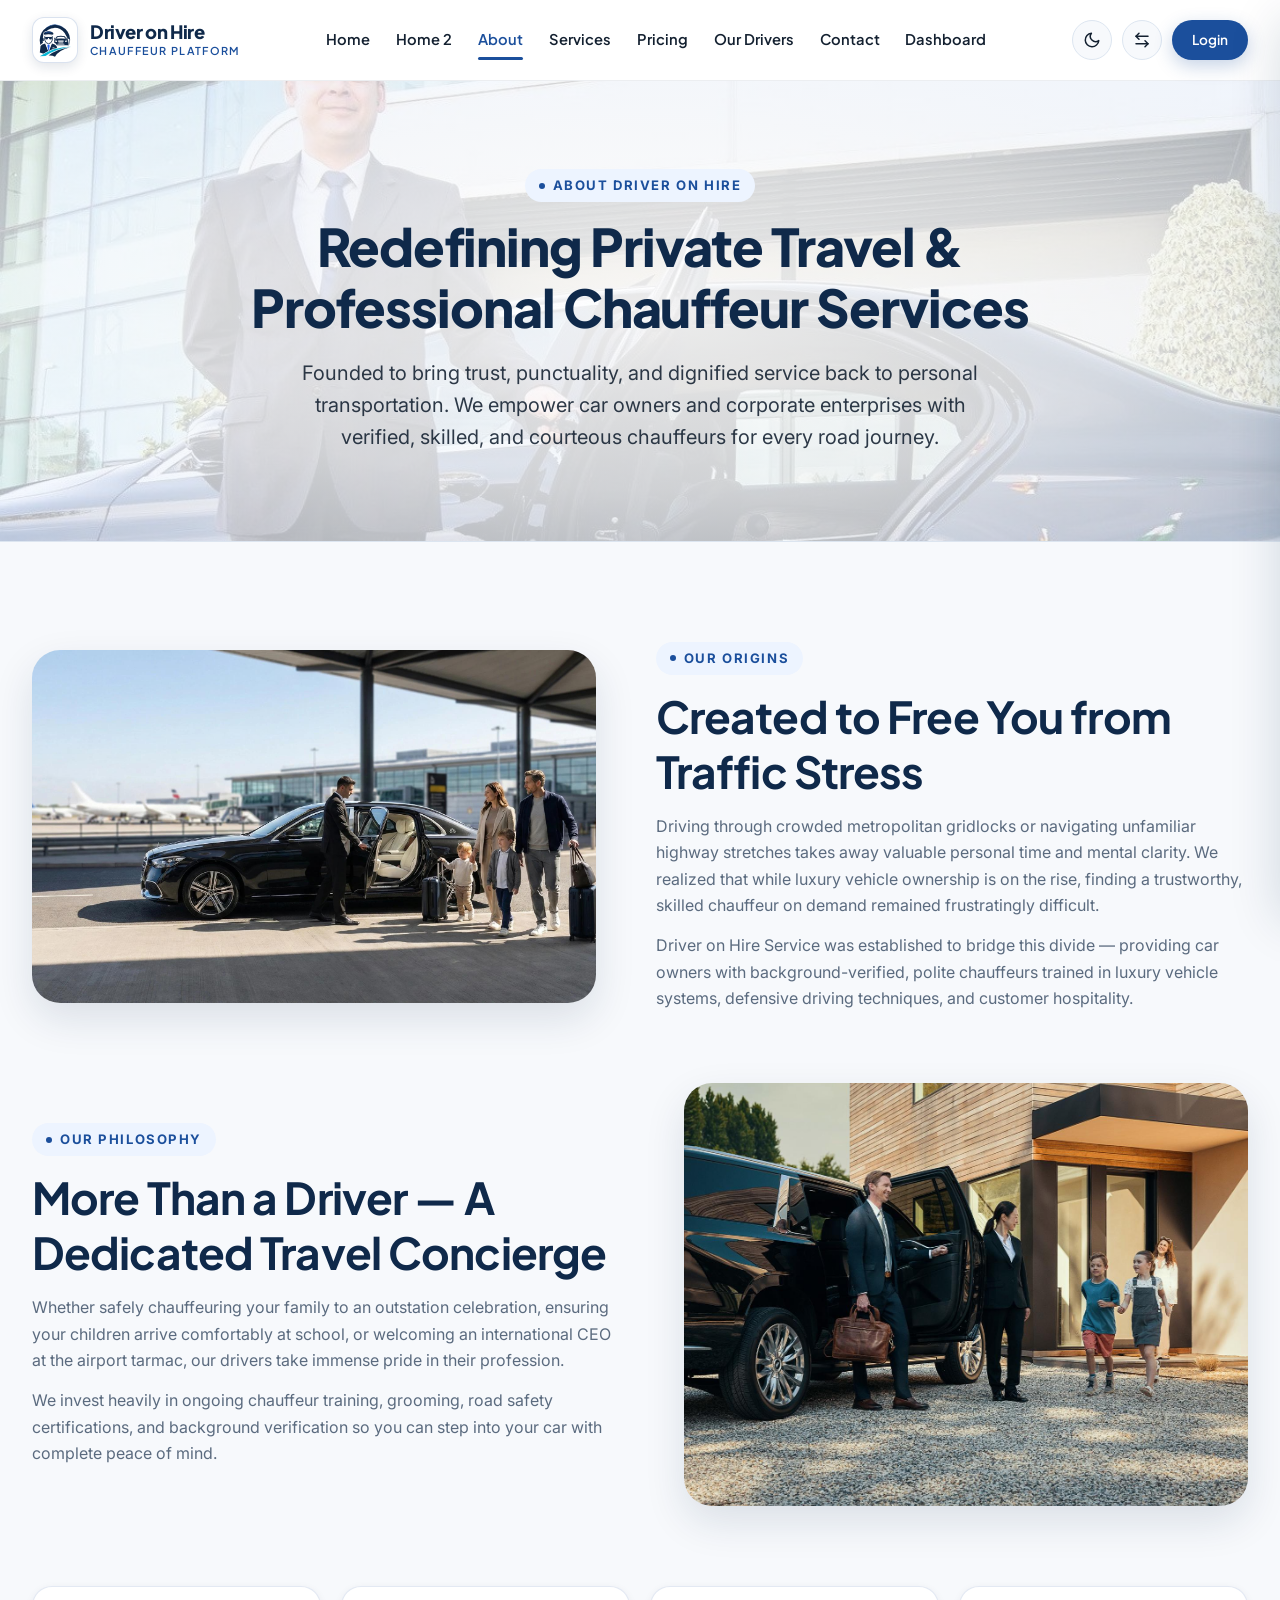
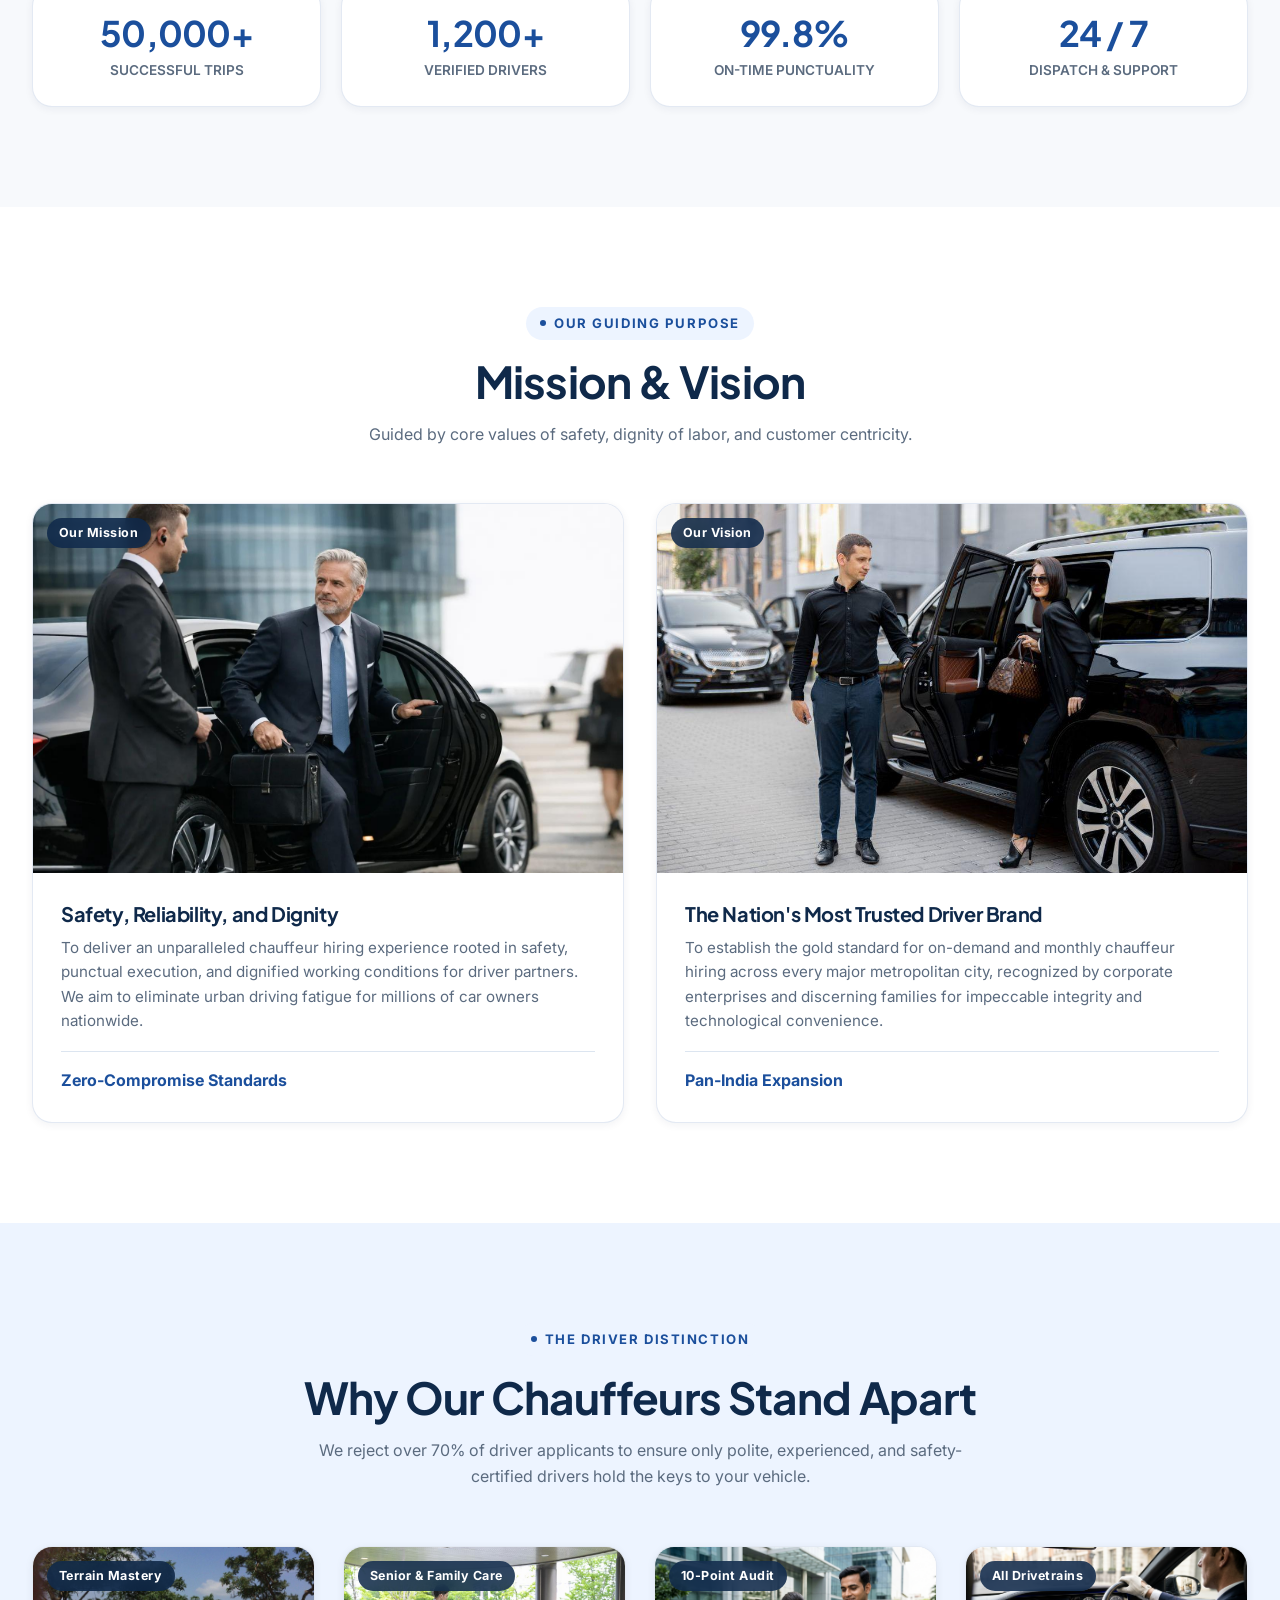
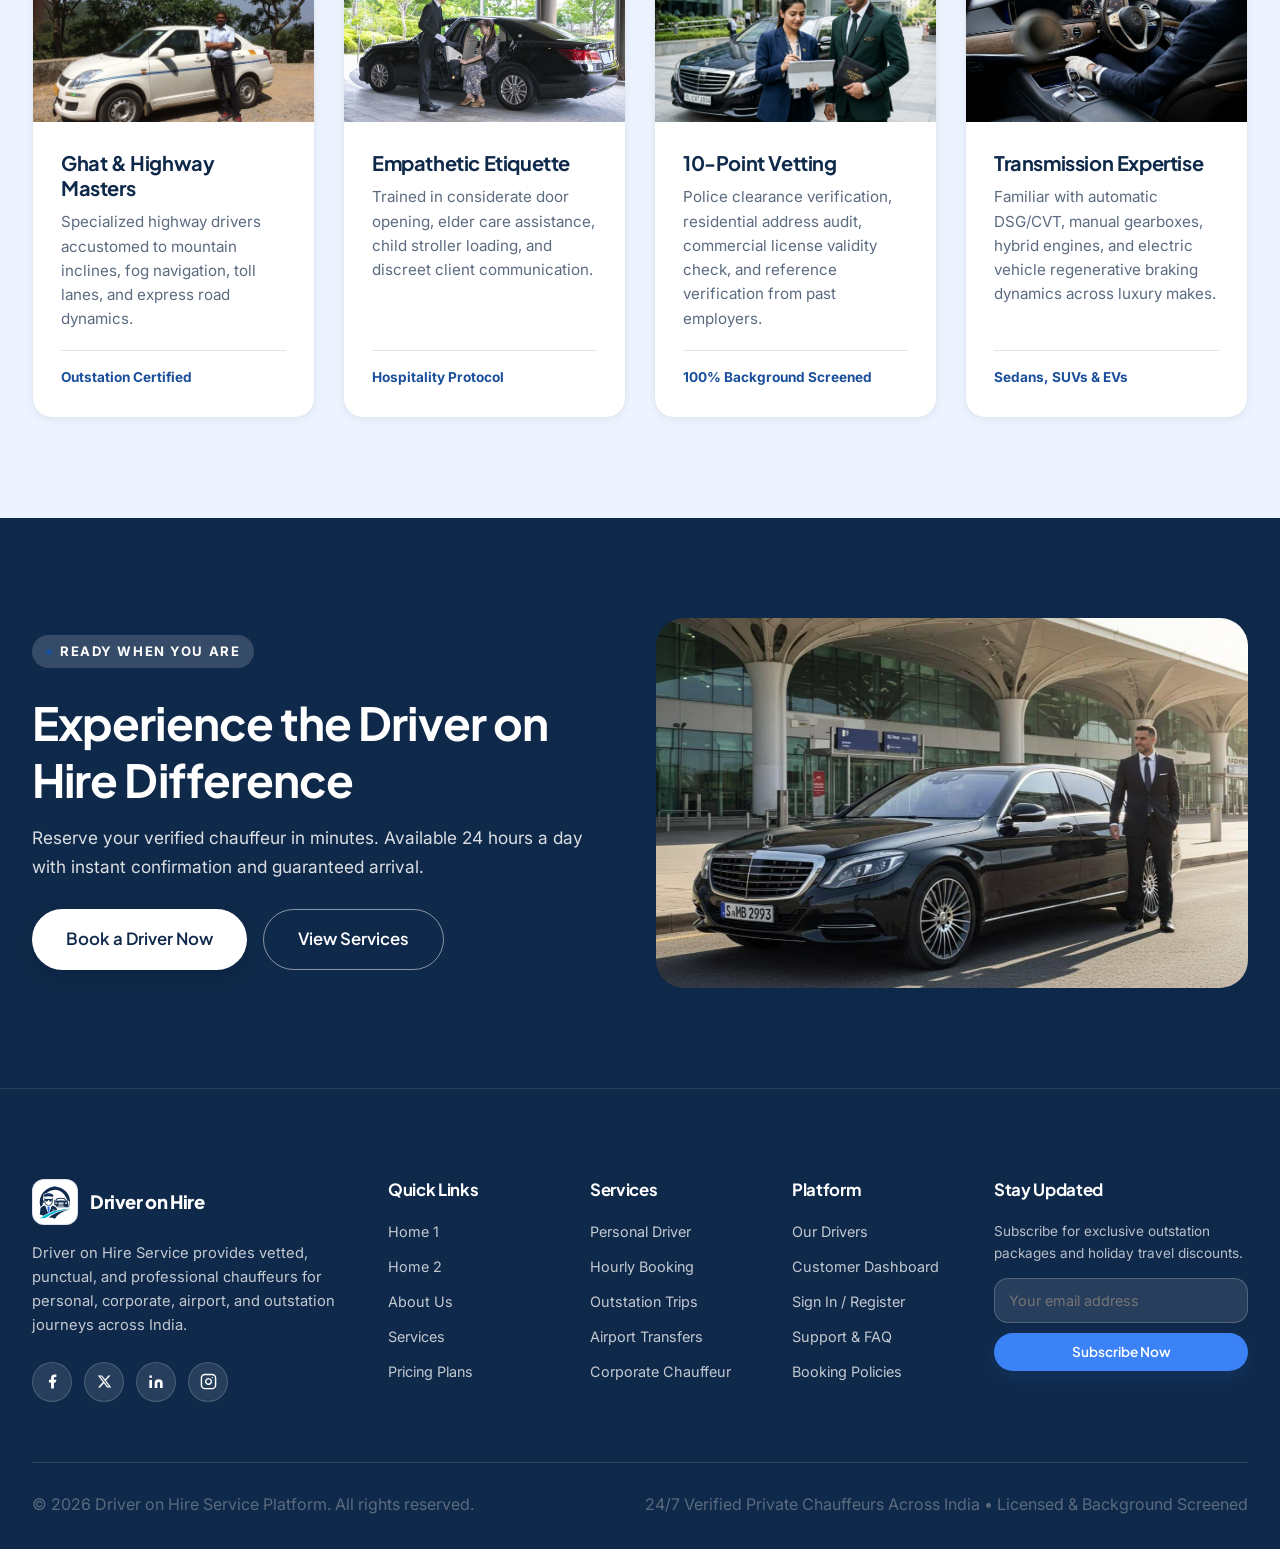
==== commit e9af0014: "second commit" ====
--- a/about.html
+++ b/about.html
@@ -88,43 +88,31 @@
 
     <div class="sidebar-body">
       <nav class="sidebar-nav-list">
-        <a href="index.html" class="sidebar-nav-link">Home 1</a>
+        <a href="index.html" class="sidebar-nav-link">Home</a>
         <a href="home-2.html" class="sidebar-nav-link">Home 2</a>
         <a href="about.html" class="sidebar-nav-link active">About</a>
         <a href="services.html" class="sidebar-nav-link">Services</a>
         <a href="pricing.html" class="sidebar-nav-link">Pricing</a>
         <a href="drivers.html" class="sidebar-nav-link">Our Drivers</a>
         <a href="contact.html" class="sidebar-nav-link">Contact</a>
-        
-        <div class="sidebar-divider"></div>
-        <a href="dashboard.html" class="sidebar-nav-link dashboard-link">
-          <span>📊 Customer Dashboard</span>
-          <span style="font-size:0.75rem; background:var(--accent-primary); color:#FFF; padding:2px 8px; border-radius:99px;">Live</span>
+        <a href="dashboard.html" class="sidebar-nav-link">Dashboard</a>
+      </nav>
+
+      <div class="sidebar-divider"></div>
+
+      <div class="sidebar-controls-row">
+        <button type="button" class="control-toggle control-icon-only theme-toggle-btn" aria-label="Toggle dark mode" title="Toggle Dark Mode">
+          <span class="theme-icon" aria-hidden="true"><svg width="18" height="18" viewBox="0 0 24 24" fill="none" stroke="currentColor" stroke-width="2" stroke-linecap="round" stroke-linejoin="round"><path d="M21 12.79A9 9 0 1 1 11.21 3 7 7 0 0 0 21 12.79z"/></svg></span>
+        </button>
+        <button type="button" class="control-toggle control-icon-only rtl-toggle-btn" aria-label="Toggle text direction" title="Toggle RTL / LTR">
+          <span class="rtl-icon" aria-hidden="true"><svg width="18" height="18" viewBox="0 0 24 24" fill="none" stroke="currentColor" stroke-width="2" stroke-linecap="round" stroke-linejoin="round"><path d="M8 3 4 7l4 4"/><path d="M4 7h16"/><path d="m16 21 4-4-4-4"/><path d="M20 17H4"/></svg></span>
+        </button>
+      </div>
+
+      <div class="sidebar-cta-wrap">
+        <a href="login.html" class="btn btn-primary sidebar-cta-btn">
+          <span>Login</span>
         </a>
-        <a href="login.html" class="sidebar-nav-link">
-          <span>🔑 Login / Register</span>
-        </a>
-      </nav>
-
-      <div class="sidebar-controls-row">
-        <button type="button" class="sidebar-control-btn theme-toggle-btn">
-          <span class="theme-icon" aria-hidden="true"><svg width="18" height="18" viewBox="0 0 24 24" fill="none" stroke="currentColor" stroke-width="2" stroke-linecap="round" stroke-linejoin="round"><path d="M21 12.79A9 9 0 1 1 11.21 3 7 7 0 0 0 21 12.79z"/></svg></span>
-          <span class="theme-text">Dark Mode</span>
-        </button>
-        <button type="button" class="sidebar-control-btn rtl-toggle-btn">
-          <span class="rtl-icon" aria-hidden="true"><svg width="18" height="18" viewBox="0 0 24 24" fill="none" stroke="currentColor" stroke-width="2" stroke-linecap="round" stroke-linejoin="round"><path d="M8 3 4 7l4 4"/><path d="M4 7h16"/><path d="m16 21 4-4-4-4"/><path d="M20 17H4"/></svg></span>
-          <span class="rtl-text">RTL</span>
-        </button>
-      </div>
-
-      <div class="sidebar-cta-wrap">
-        <button type="button" class="btn btn-primary sidebar-cta-btn" data-open-modal="booking">
-          <span>🚗 Book a Driver</span>
-        </button>
-      </div>
-
-      <div class="sidebar-footer-note">
-        <p>Premium Certified Chauffeur Platform</p>
       </div>
     </div>
   </aside>
--- a/assets/css/style.css
+++ b/assets/css/style.css
@@ -665,19 +665,26 @@
 .sidebar-nav-list {
   display: flex;
   flex-direction: column;
-  gap: 4px;
+  align-items: center;
+  gap: 6px;
+  width: 100%;
 }
 
 .sidebar-nav-link {
   display: flex;
   align-items: center;
-  justify-content: space-between;
-  padding: 12px 16px;
+  justify-content: center;
+  width: 100%;
+  max-width: 260px;
+  min-height: 44px;
+  padding: 10px 16px;
+  margin-inline: auto;
   border-radius: var(--radius-md);
   font-family: var(--font-heading);
   font-weight: 600;
   font-size: 1rem;
   color: var(--text-main);
+  text-align: center;
   transition: var(--transition-fast);
 }
 
@@ -696,15 +703,19 @@
 
 .sidebar-divider {
   height: 1px;
+  width: 100%;
+  max-width: 260px;
   background-color: var(--color-border);
-  margin-block: 4px;
-}
-
-/* 3rd: Theme + RTL in SAME horizontal row */
+  margin-block: 6px;
+  margin-inline: auto;
+}
+
+/* 3rd: Theme + RTL Icons centered in SAME horizontal row */
 .sidebar-controls-row {
-  display: grid;
-  grid-template-columns: 1fr 1fr;
-  gap: 12px;
+  display: flex;
+  align-items: center;
+  justify-content: center;
+  gap: 14px;
   width: 100%;
 }
 
@@ -732,15 +743,20 @@
   border-color: var(--accent-primary);
 }
 
-/* 4th: CTA BUTTON below Theme + RTL */
+/* 4th: CTA BUTTON below Theme + RTL Icons */
 .sidebar-cta-wrap {
   width: 100%;
+  display: flex;
+  flex-direction: column;
+  align-items: center;
   margin-block-start: 4px;
 }
 
 .sidebar-cta-btn {
   width: 100%;
+  max-width: 260px;
   height: 48px;
+  margin-inline: auto;
 }
 
 .sidebar-footer-note {
@@ -2285,6 +2301,68 @@
 .toggle-password-btn:hover {
   color: var(--accent-primary);
   background: var(--color-soft-green);
+}
+
+.auth-divider {
+  display: flex;
+  align-items: center;
+  gap: 12px;
+  color: var(--text-muted);
+  font-size: 0.78rem;
+  font-weight: 700;
+  text-transform: uppercase;
+  letter-spacing: 0.08em;
+  margin-block: 4px;
+}
+
+.auth-divider::before,
+.auth-divider::after {
+  content: '';
+  flex: 1;
+  height: 1px;
+  background: var(--color-border);
+}
+
+.auth-social-stack {
+  display: flex;
+  flex-direction: column;
+  gap: 10px;
+  width: 100%;
+}
+
+.auth-social-btn {
+  display: flex;
+  align-items: center;
+  justify-content: center;
+  gap: 12px;
+  width: 100%;
+  min-height: 48px;
+  padding: 12px 20px;
+  border-radius: var(--radius-full);
+  background: var(--bg-card);
+  border: 1.5px solid var(--color-card-border);
+  color: var(--heading-color);
+  font-family: var(--font-heading);
+  font-size: 0.95rem;
+  font-weight: 600;
+  cursor: pointer;
+  transition: var(--transition);
+}
+
+.auth-social-btn svg {
+  flex-shrink: 0;
+}
+
+.auth-social-btn:hover {
+  background: var(--bg-secondary);
+  border-color: var(--accent-primary);
+  color: var(--accent-primary);
+  transform: translateY(-2px);
+  box-shadow: var(--shadow-sm);
+}
+
+.auth-social-btn:active {
+  transform: translateY(0);
 }
 
 /* ==========================================================================
@@ -2728,18 +2806,77 @@
 
   .hero-home-1 .hero-grid-1 {
     gap: clamp(20px, 3vh, 28px);
+    justify-items: center;
+  }
+
+  .hero-home-1 .hero-content-1 {
+    display: flex;
+    flex-direction: column;
+    align-items: center;
+    text-align: center;
+    max-width: 760px;
+    margin-inline: auto;
+  }
+
+  .hero-home-1 .hero-content-1 .eyebrow {
+    margin-inline: auto;
   }
 
   .hero-home-1 .hero-content-1 h1 {
     font-size: clamp(2rem, 4.2vw, 2.85rem);
+    text-align: center;
+  }
+
+  .hero-home-1 .hero-content-1 .lead {
+    text-align: center;
   }
 
   .hero-home-1 .hero-cta-group {
+    justify-content: center;
     margin-block-end: clamp(14px, 2vh, 22px);
+  }
+
+  .hero-home-1 .trust-strip {
+    justify-content: center;
+    width: 100%;
+  }
+
+  .hero-home-1 .hero-media-wrap {
+    align-items: center;
+    width: 100%;
+  }
+
+  .hero-home-1 .floating-driver-card {
+    margin-inline: auto;
+    text-align: start;
   }
 
   .hero-home-2 .hero-content-2 h1 {
     font-size: clamp(2.1rem, 4.4vw, 3rem);
+  }
+
+  /* Our Drivers Tier Cards: stack two badges one by one on single horizontal lines (768px - 1024px) */
+  .drivers-tier-section .tier-meta-row {
+    flex-direction: column !important;
+    align-items: flex-start !important;
+    justify-content: flex-start !important;
+    gap: 10px !important;
+  }
+  .drivers-tier-section .tier-meta-row .eyebrow {
+    font-size: 0.72rem;
+    letter-spacing: 0.06em;
+    padding: 5px 12px;
+    white-space: nowrap;
+    max-width: 100%;
+  }
+  .drivers-tier-section .tier-meta-row .eyebrow::before,
+  .drivers-tier-section .tier-meta-row .status-badge::before {
+    flex-shrink: 0;
+  }
+  .drivers-tier-section .tier-meta-row .status-badge {
+    font-size: 0.76rem;
+    white-space: nowrap;
+    max-width: 100%;
   }
 }
 
